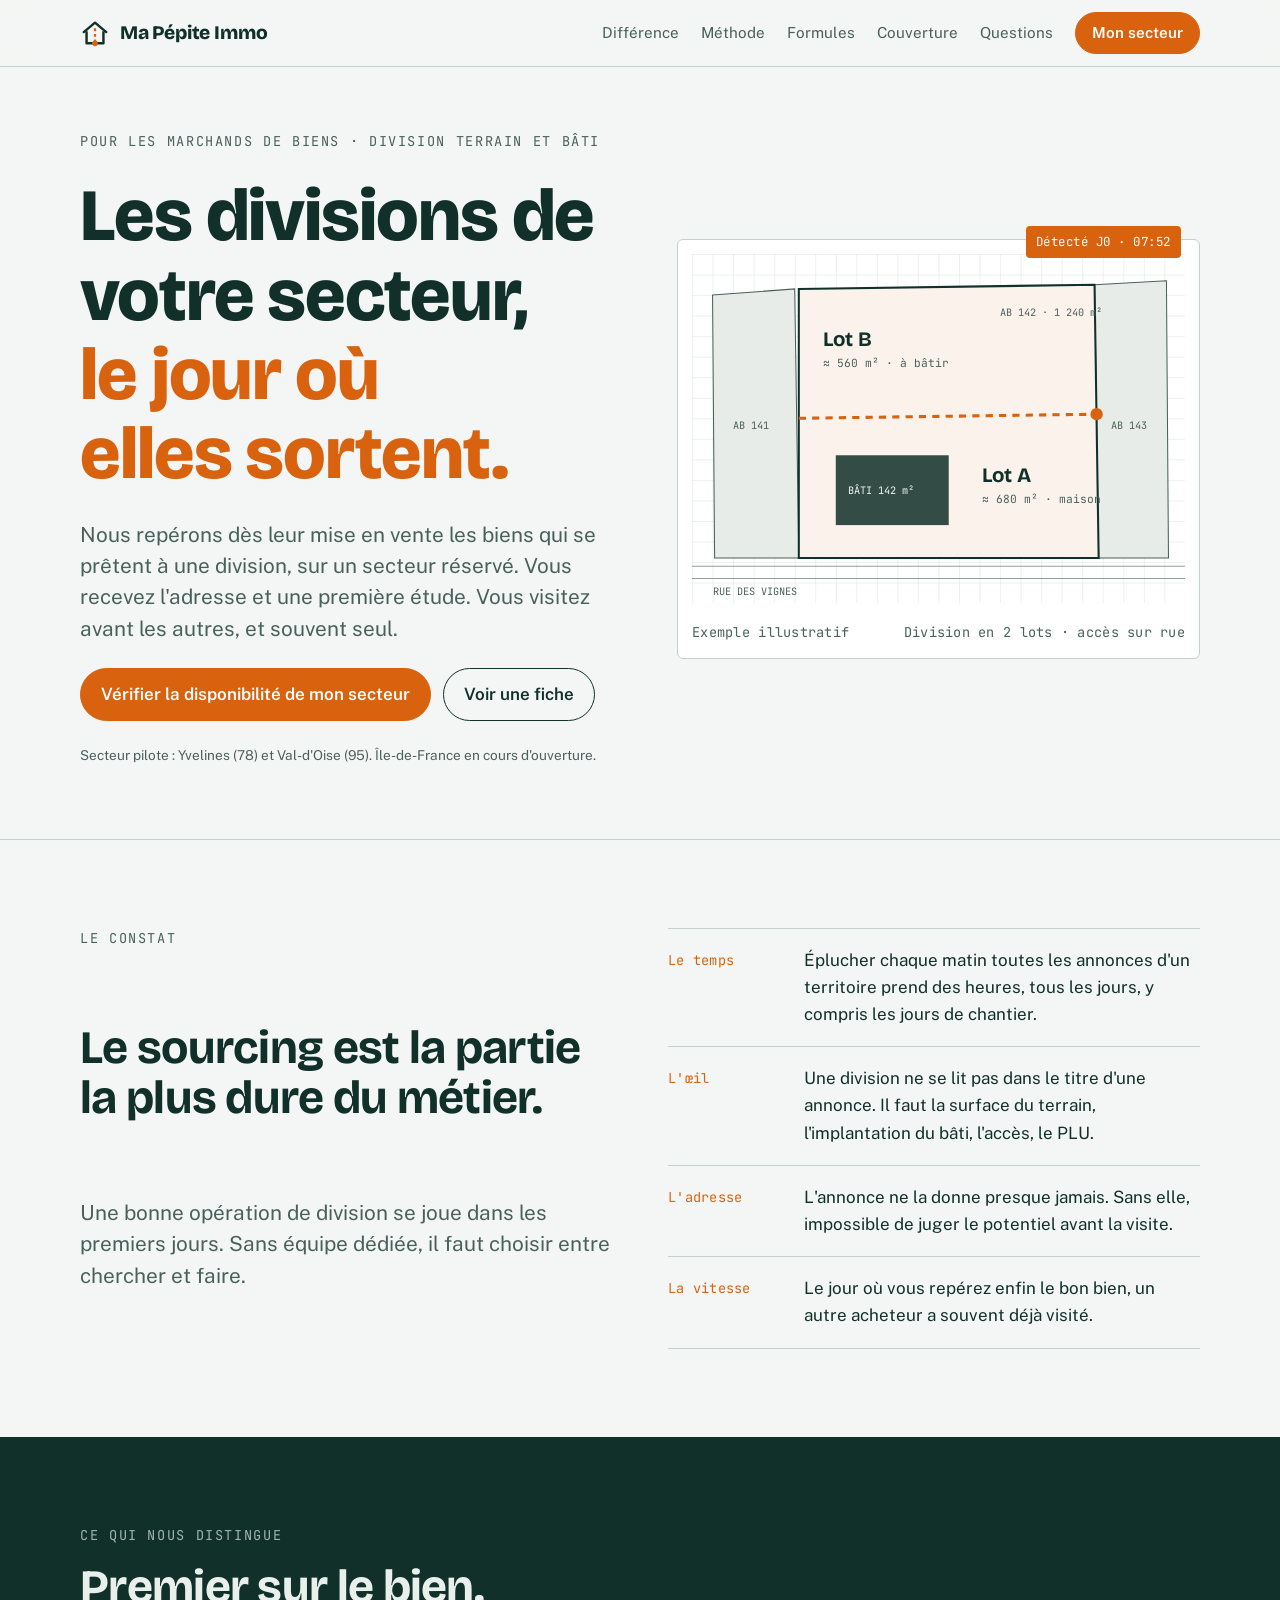
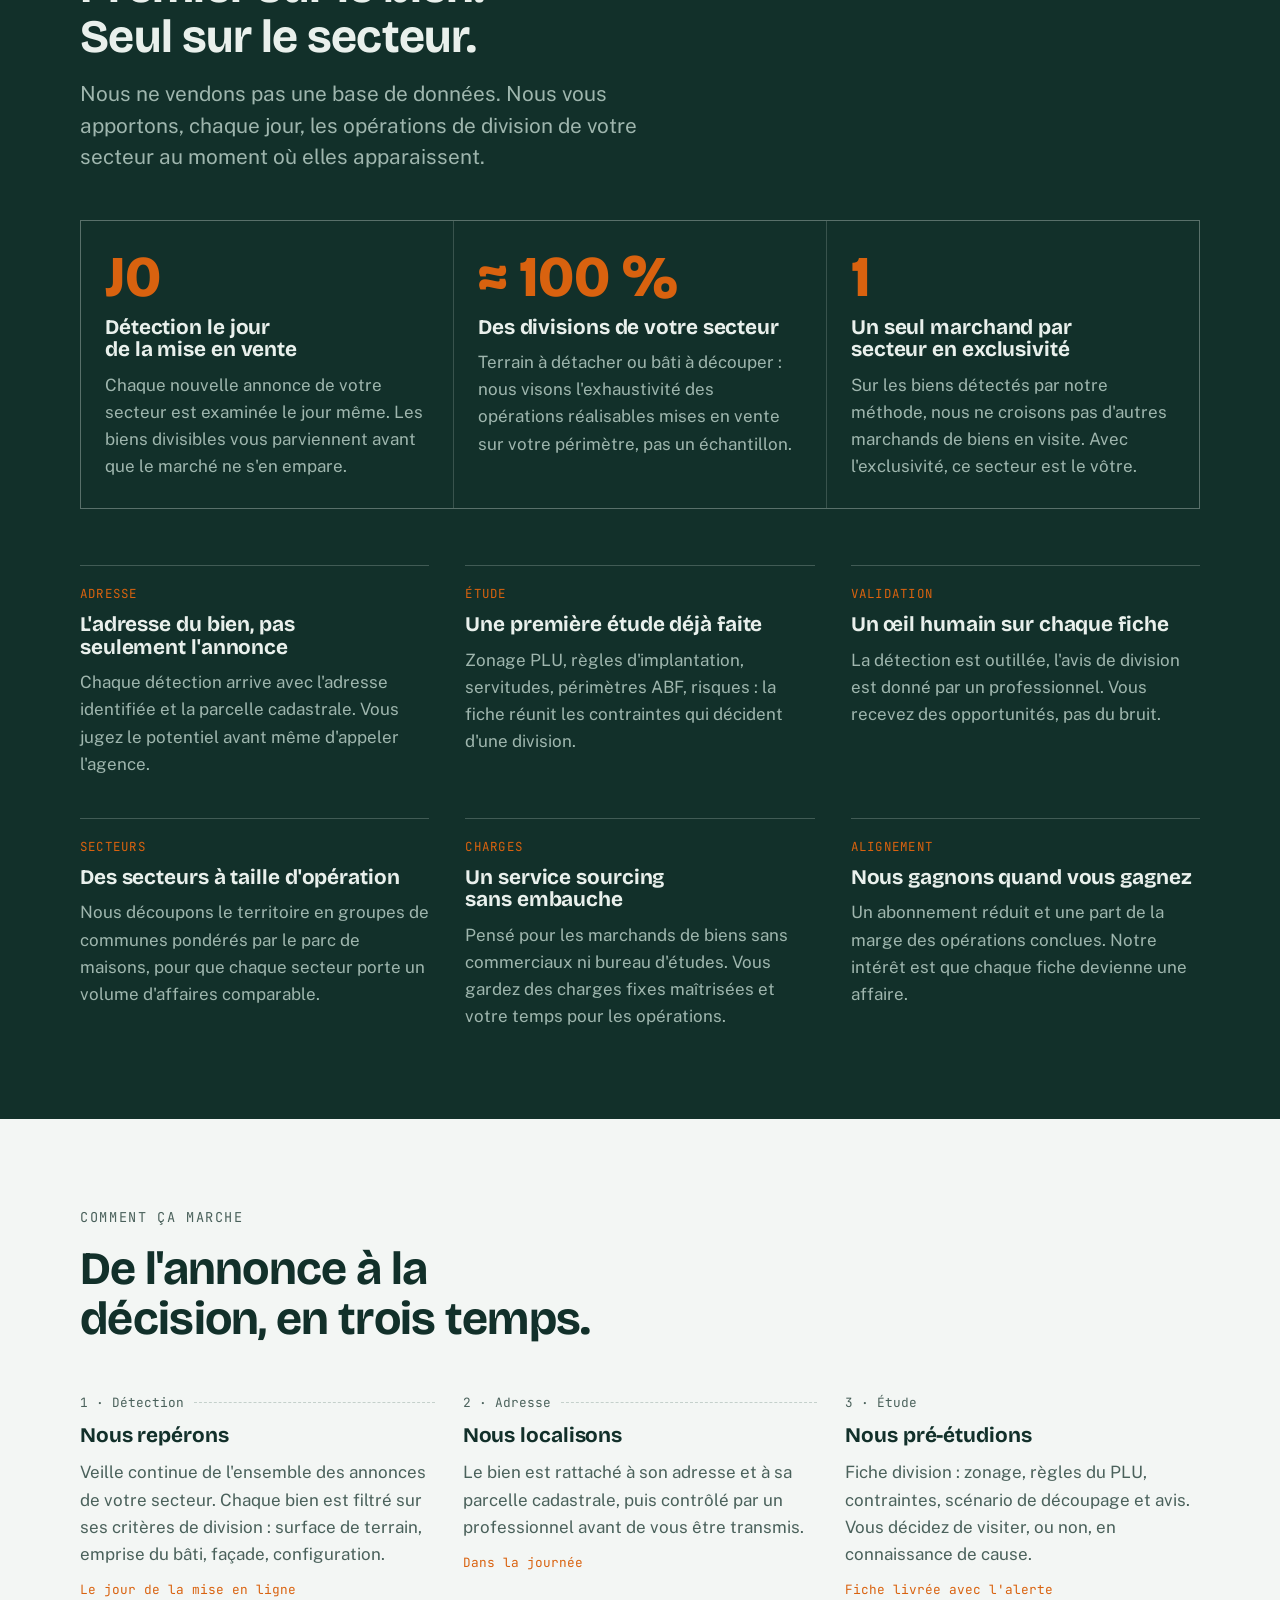
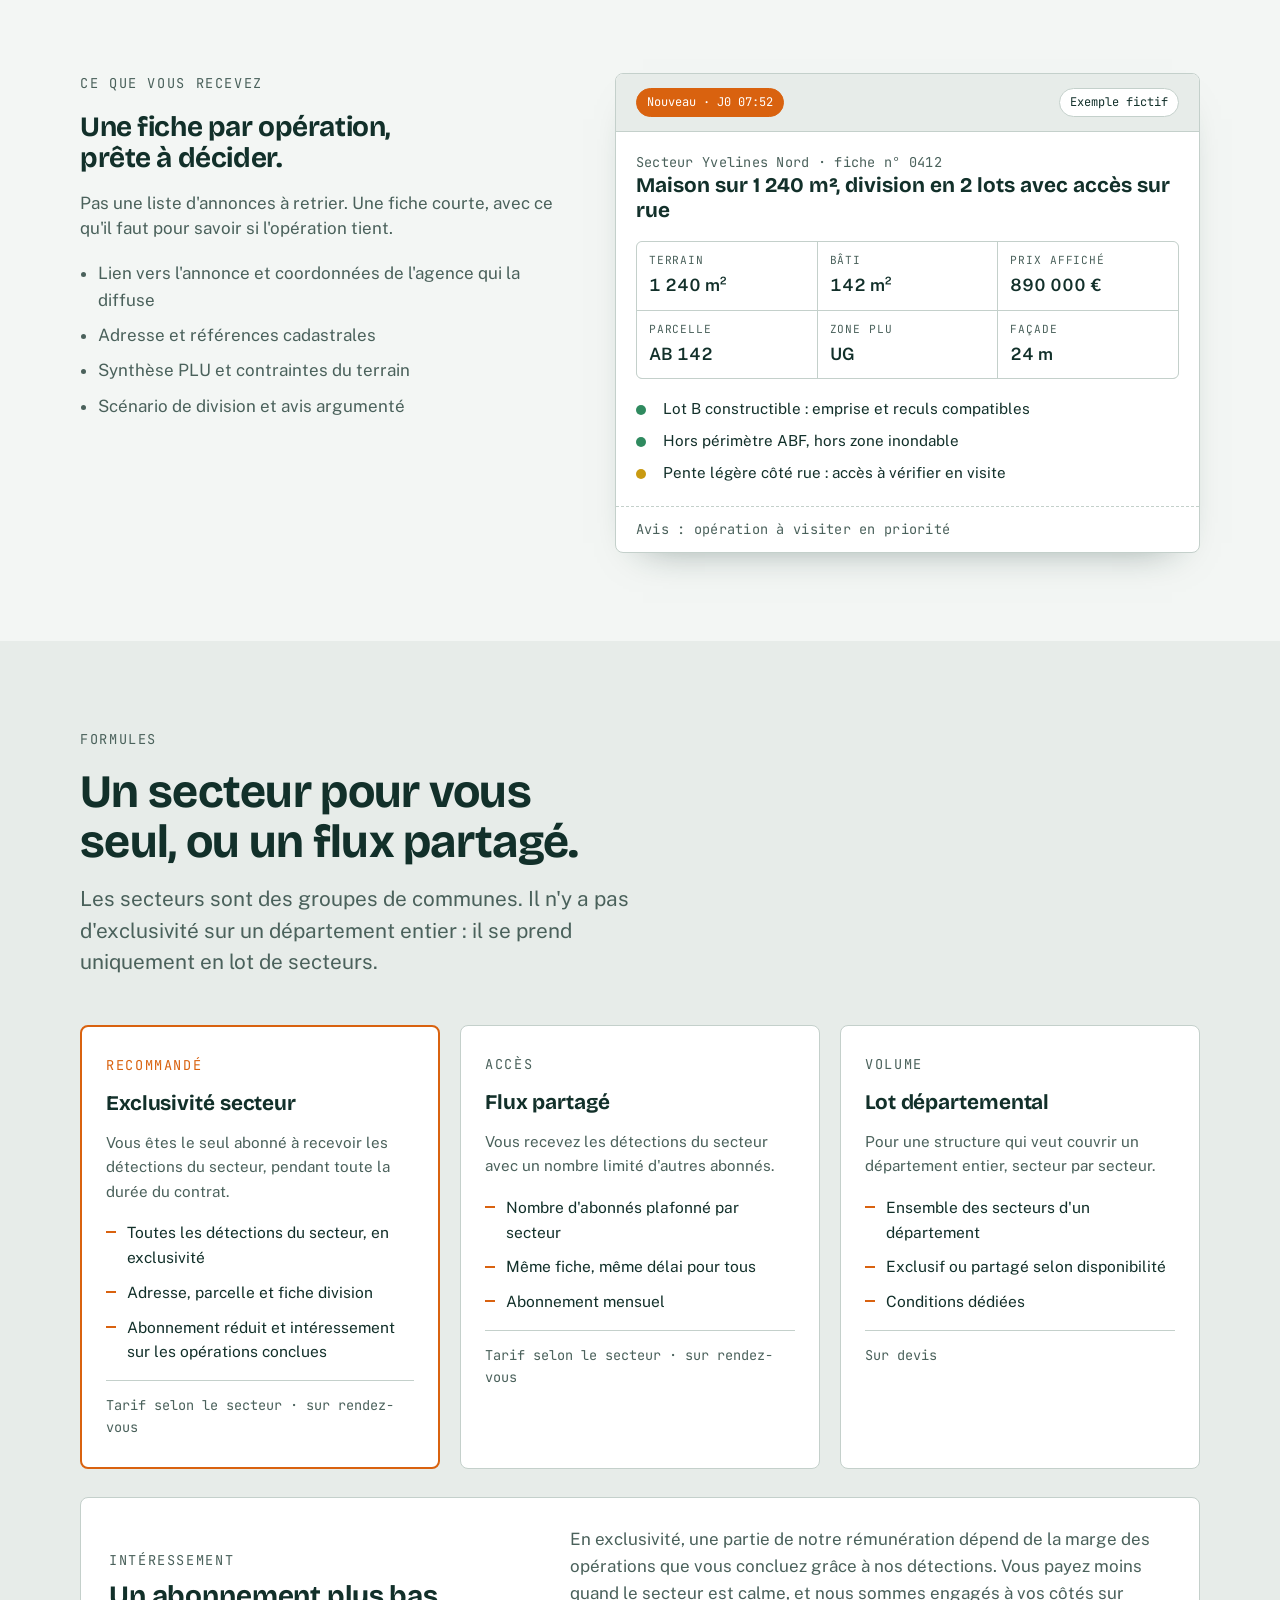
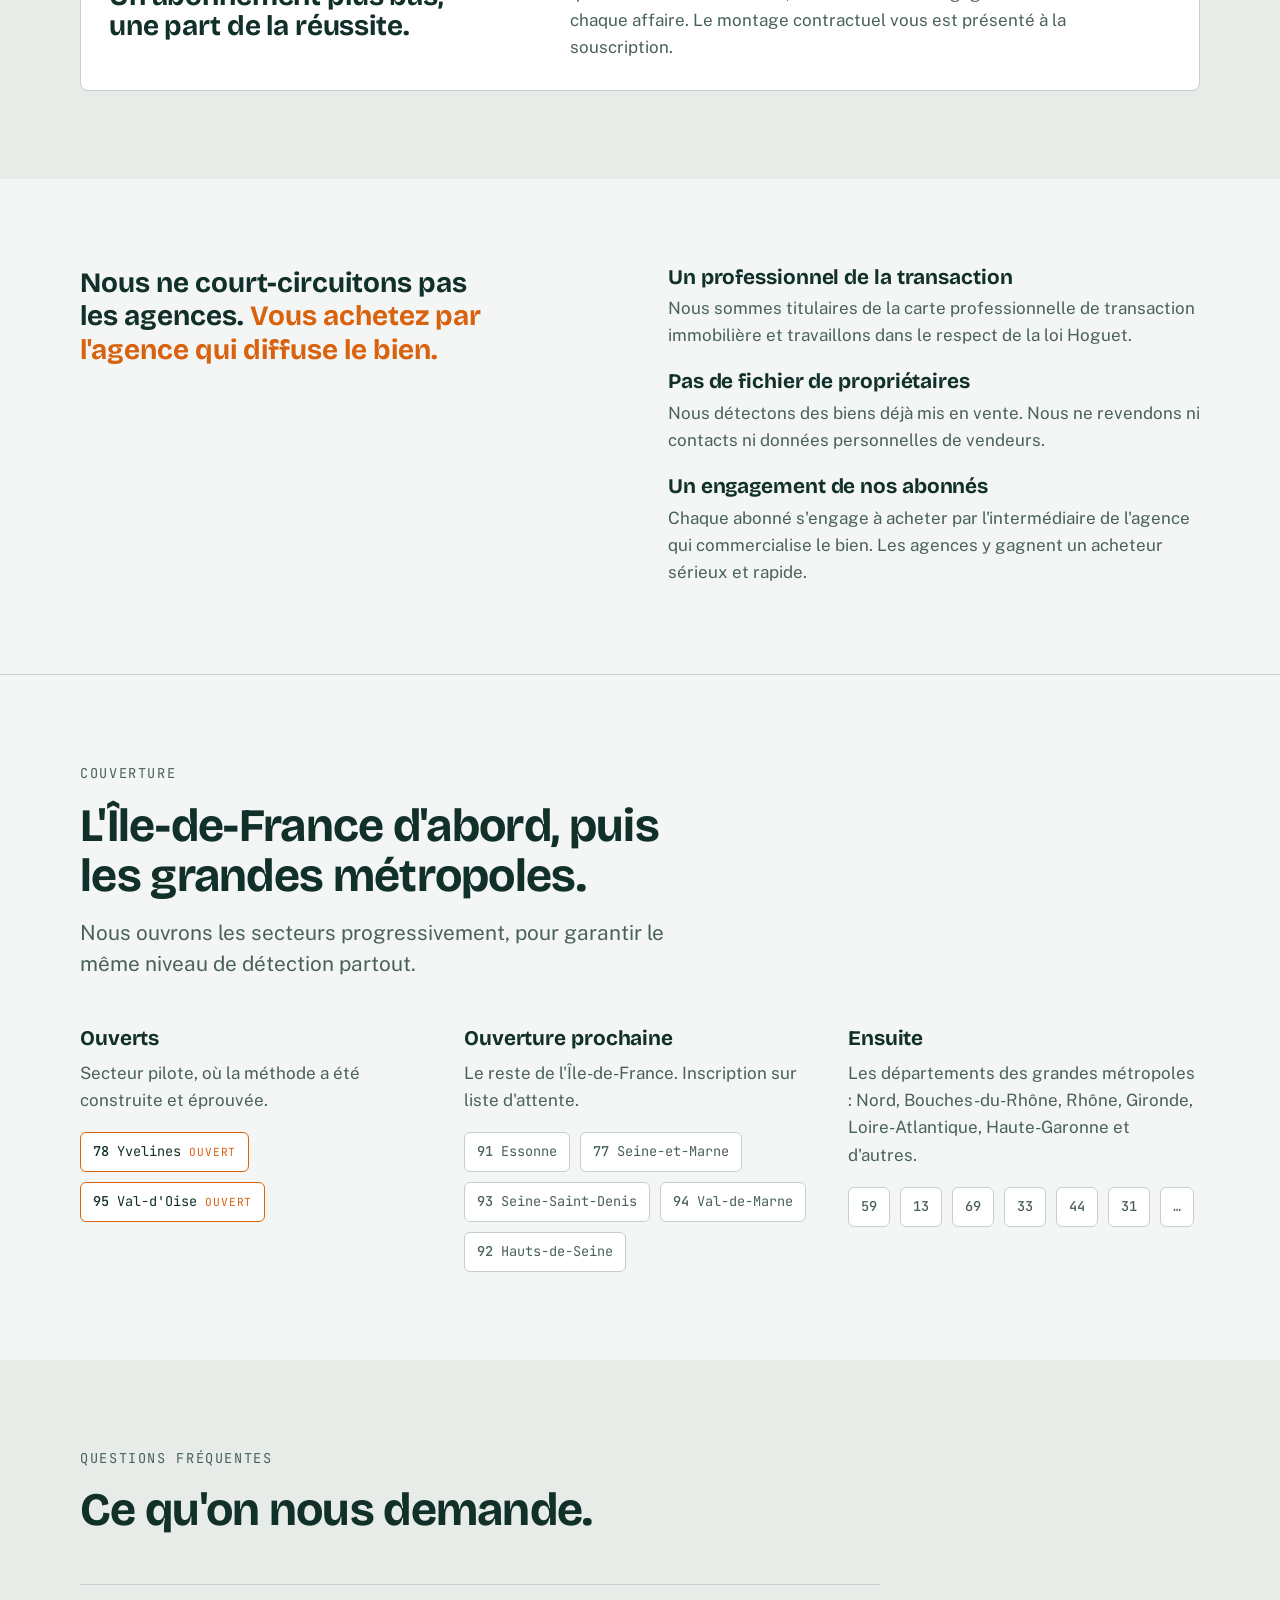
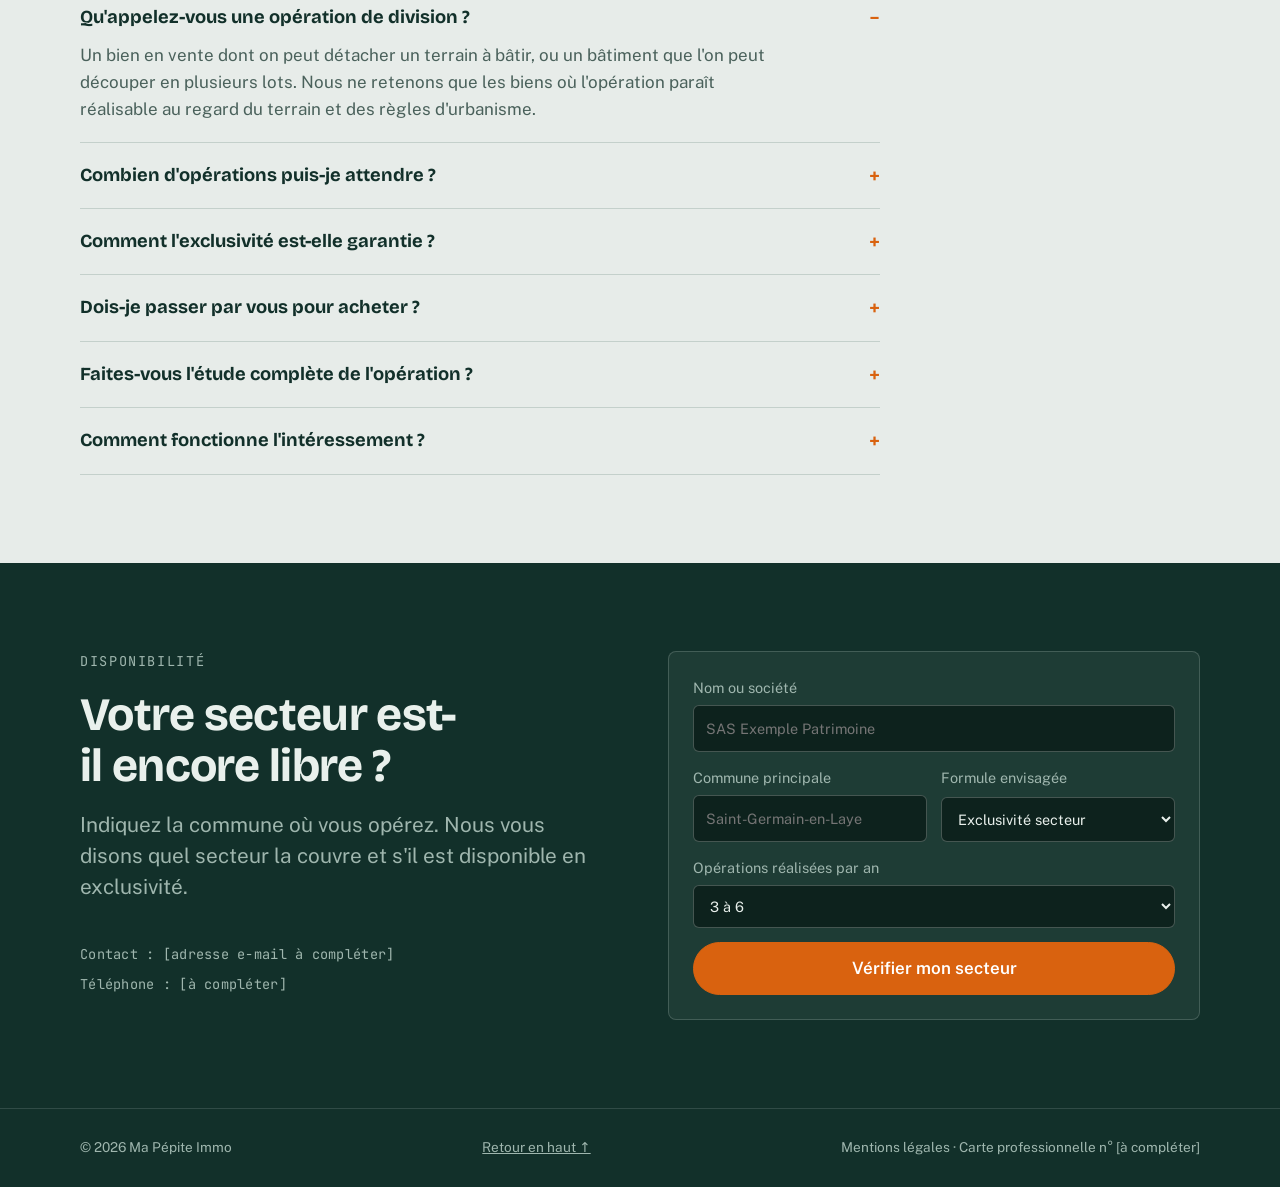
==== index.html @ 7e6553f8 "Maquette du site vitrine Ma Pépite Immo Co-Authored-By: Claude Opus 5.5 <noreply@anthropic.com> Clau" ====
<!doctype html>
<html lang="fr">
<head>
<meta charset="utf-8">
<meta name="robots" content="noindex, nofollow">
<meta name="viewport" content="width=device-width, initial-scale=1, viewport-fit=cover">
<style>body{margin:0}img{max-width:100%}[hidden]{display:none!important}</style>
<title>Ma Pépite Immo</title>
<meta name="claude:viewport-fit-sides" content="cover">
<link rel="preconnect" href="https://fonts.googleapis.com">
<link rel="preconnect" href="https://fonts.gstatic.com" crossorigin>
<link rel="stylesheet" href="https://fonts.googleapis.com/css2?family=Bricolage+Grotesque:opsz,wght@12..96,500;12..96,700;12..96,800&family=Public+Sans:ital,wght@0,400;0,500;0,600;1,400&family=JetBrains+Mono:wght@400;500&display=swap">
<style>
/* Layout : plan cadastral. Papier froid, encre vert d'ardoise, un seul trait d'arpenteur orange pour la division. Colonne éditoriale, sections en bandes pleine largeur. */
:root {
  --paper: #f3f6f4;
  --paper-2: #e7ece9;
  --ink: #12302a;
  --ink-soft: #4a615b;
  --line: #c4d0cb;
  --survey: #d9620f;
  --survey-ink: #ffffff;
  --band: #12302a;
  --band-fg: #e9f0ec;
  --band-soft: #9fb6ae;
  --card: #ffffff;
  --font-display: "Bricolage Grotesque", "Arial Narrow", system-ui, sans-serif;
  --font-body: "Public Sans", system-ui, -apple-system, "Segoe UI", sans-serif;
  --font-mono: "JetBrains Mono", ui-monospace, "SFMono-Regular", Menlo, monospace;
  --step--1: 0.85rem;
  --step-0: 1.0625rem;
  --step-1: 1.3rem;
  --step-2: 1.75rem;
  --step-3: clamp(2rem, 4.2vw, 2.9rem);
  --step-4: clamp(2.5rem, 6.4vw, 4.6rem);
  --wrap: 72rem;
}
@media (prefers-color-scheme: dark) {
  :root:not([data-theme="light"]) {
    --paper: #0e1916; --paper-2: #13221e; --ink: #e4ece8; --ink-soft: #9db0a9; --line: #2a3d37;
    --survey: #f0812f; --survey-ink: #1a0d03; --band: #08110f; --band-fg: #e4ece8; --band-soft: #8aa39a; --card: #15241f;
    color-scheme: dark;
  }
}
:root[data-theme="dark"] {
  --paper: #0e1916; --paper-2: #13221e; --ink: #e4ece8; --ink-soft: #9db0a9; --line: #2a3d37;
  --survey: #f0812f; --survey-ink: #1a0d03; --band: #08110f; --band-fg: #e4ece8; --band-soft: #8aa39a; --card: #15241f;
  color-scheme: dark;
}

* { box-sizing: border-box; }
body {
  background: var(--paper); color: var(--ink);
  font-family: var(--font-body); font-size: var(--step-0); line-height: 1.6;
  -webkit-font-smoothing: antialiased;
}
.wrap {
  max-width: var(--wrap); margin-inline: auto;
  padding-left: max(16px, env(safe-area-inset-left, 0px));
  padding-right: max(16px, env(safe-area-inset-right, 0px));
}
h1, h2, h3 { font-family: var(--font-display); line-height: 1.08; margin: 0; text-wrap: balance; letter-spacing: -0.015em; }
h1 { font-size: var(--step-4); font-weight: 800; }
h2 { font-size: var(--step-3); font-weight: 700; }
h3 { font-size: var(--step-1); font-weight: 700; letter-spacing: -0.005em; }
p { margin: 0; }
a { color: inherit; }
:focus-visible { outline: 3px solid var(--survey); outline-offset: 3px; border-radius: 4px; }
.mono { font-family: var(--font-mono); font-size: var(--step--1); letter-spacing: 0.02em; }
.eyebrow { font-family: var(--font-mono); font-size: var(--step--1); text-transform: uppercase; letter-spacing: 0.12em; color: var(--ink-soft); }
.lede { font-size: var(--step-1); line-height: 1.5; color: var(--ink-soft); max-width: 38rem; }

/* Header */
body::before { content: ""; position: fixed; inset: 0 0 auto; height: env(safe-area-inset-top, 0px); z-index: 10; background: var(--paper); }
.top { position: sticky; top: env(safe-area-inset-top, 0px); z-index: 5; background: color-mix(in srgb, var(--paper) 92%, transparent); backdrop-filter: blur(8px); border-bottom: 1px solid var(--line); }
.top .wrap { display: flex; align-items: center; justify-content: space-between; gap: 16px; padding-block: 12px; }
.logo { display: flex; align-items: center; gap: 10px; text-decoration: none; font-family: var(--font-display); font-weight: 800; font-size: 1.2rem; letter-spacing: -0.01em; }
.logo svg { width: 30px; height: 30px; flex: none; }
.nav { display: flex; gap: 22px; align-items: center; font-size: 0.95rem; }
.nav a { text-decoration: none; color: var(--ink-soft); }
.nav a:hover { color: var(--ink); }
.btn { display: inline-flex; align-items: center; gap: 8px; padding: 12px 20px; border-radius: 999px; font-weight: 600; text-decoration: none; border: 1.5px solid var(--ink); cursor: pointer; font: inherit; font-weight: 600; background: transparent; color: var(--ink); }
.btn-primary { background: var(--survey); border-color: var(--survey); color: var(--survey-ink); }
.btn-primary:hover { filter: brightness(1.06); }
.btn-ghost:hover { background: var(--paper-2); }
.nav .btn { padding: 8px 16px; color: var(--survey-ink); }
@media (max-width: 760px) { .top .wrap { flex-wrap: wrap; gap: 8px; } .nav { width: 100%; overflow-x: auto; gap: 18px; padding-bottom: 4px; -webkit-overflow-scrolling: touch; } .nav a { white-space: nowrap; } .nav .btn { margin-left: auto; } }
html { scroll-behavior: smooth; }
@media (prefers-reduced-motion: reduce) { html { scroll-behavior: auto; } }
[id] { scroll-margin-top: 96px; }
@media (max-width: 760px) { [id] { scroll-margin-top: 120px; } }

/* Hero */
.hero .wrap { display: grid; grid-template-columns: minmax(0, 1.05fr) minmax(0, 1fr); gap: 48px; align-items: center; padding-block: 64px 72px; }
.hero h1 em { font-style: normal; color: var(--survey); }
.hero-copy { display: grid; gap: 24px; min-width: 0; }
.hero-actions { display: flex; flex-wrap: wrap; gap: 12px; }
.hero-note { font-size: var(--step--1); color: var(--ink-soft); }
.plan { width: 100%; height: auto; max-width: 100%; }
.plan-frame { position: relative; border: 1px solid var(--line); background: var(--card); border-radius: 6px; padding: 14px; }
.plan-caption { display: flex; justify-content: space-between; gap: 12px; flex-wrap: wrap; margin-top: 10px; color: var(--ink-soft); }
.stamp { position: absolute; top: -14px; right: 18px; background: var(--survey); color: var(--survey-ink); font-family: var(--font-mono); font-size: 0.78rem; padding: 6px 10px; border-radius: 4px; letter-spacing: 0.04em; }
@media (max-width: 860px) { .hero .wrap { grid-template-columns: 1fr; padding-block: 40px 56px; } }

.cut { stroke-dasharray: 7 6; }
@media (prefers-reduced-motion: no-preference) {
  .cut { animation: draw 1.6s ease-out 0.4s both; }
  @keyframes draw { from { stroke-dashoffset: 260; } to { stroke-dashoffset: 0; } }
}

/* Sections */
section { padding-block: 88px; }
.section-head { display: grid; gap: 16px; margin-bottom: 48px; max-width: 46rem; }
.rule { border: 0; border-top: 1px solid var(--line); margin: 0; }

/* Constat */
.constat .wrap { display: grid; grid-template-columns: minmax(0, 1fr) minmax(0, 1fr); gap: 56px; }
.constat ul { list-style: none; margin: 0; padding: 0; display: grid; gap: 0; }
.constat li { display: grid; grid-template-columns: 7.5rem minmax(0, 1fr); gap: 16px; padding-block: 18px; border-top: 1px solid var(--line); }
.constat li:last-child { border-bottom: 1px solid var(--line); }
.constat li .mono { color: var(--survey); padding-top: 3px; }
@media (max-width: 860px) { .constat .wrap { grid-template-columns: 1fr; gap: 32px; } .constat li { grid-template-columns: 1fr; gap: 4px; } }

/* Différenciants */
.diff { background: var(--band); color: var(--band-fg); }
.diff .eyebrow, .diff .lede { color: var(--band-soft); }
.diff-lead { display: grid; grid-template-columns: minmax(0, 1fr) minmax(0, 1fr) minmax(0, 1fr); gap: 1px; background: color-mix(in srgb, var(--band-fg) 18%, transparent); border: 1px solid color-mix(in srgb, var(--band-fg) 18%, transparent); margin-bottom: 56px; }
.diff-lead > div { background: var(--band); padding: 28px 24px; display: grid; gap: 10px; align-content: start; }
.diff-lead .big { font-family: var(--font-display); font-weight: 800; font-size: clamp(2.6rem, 5vw, 3.6rem); line-height: 1; color: var(--survey); }
.diff-lead h3 { color: var(--band-fg); }
.diff-lead p { color: var(--band-soft); }
.diff-grid { display: grid; grid-template-columns: repeat(3, minmax(0, 1fr)); gap: 40px 36px; }
.diff-item { display: grid; gap: 10px; align-content: start; padding-top: 18px; border-top: 1px solid color-mix(in srgb, var(--band-fg) 22%, transparent); }
.diff-item p { color: var(--band-soft); }
.diff-item .tag { font-family: var(--font-mono); font-size: 0.78rem; letter-spacing: 0.1em; text-transform: uppercase; color: var(--survey); }
@media (max-width: 900px) { .diff-lead, .diff-grid { grid-template-columns: 1fr; } }

/* Comment ça marche */
.steps { display: grid; grid-template-columns: repeat(3, minmax(0, 1fr)); gap: 28px; counter-reset: step; }
.step { display: grid; gap: 12px; align-content: start; }
.step .n { font-family: var(--font-mono); font-size: 0.8rem; color: var(--ink-soft); display: flex; align-items: center; gap: 10px; }
.step .n::after { content: ""; flex: 1; border-top: 1.5px dashed var(--line); }
.step:last-child .n::after { border-top-color: transparent; }
.step p { color: var(--ink-soft); }
.step .when { font-family: var(--font-mono); font-size: 0.8rem; color: var(--survey); }
@media (max-width: 860px) { .steps { grid-template-columns: 1fr; } }

/* Fiche exemple */
.fiche-wrap { display: grid; grid-template-columns: minmax(0, 0.9fr) minmax(0, 1.1fr); gap: 56px; align-items: start; margin-top: 72px; }
.fiche-wrap .text { display: grid; gap: 18px; }
.fiche-wrap .text ul { margin: 0; padding-left: 1.1rem; display: grid; gap: 8px; color: var(--ink-soft); }
.fiche { background: var(--card); border: 1px solid var(--line); border-radius: 8px; overflow: hidden; box-shadow: 0 18px 40px -28px color-mix(in srgb, var(--ink) 55%, transparent); }
.fiche-head { display: flex; justify-content: space-between; align-items: center; gap: 12px; flex-wrap: wrap; padding: 14px 20px; border-bottom: 1px solid var(--line); background: var(--paper-2); }
.pill { display: inline-flex; align-items: center; gap: 6px; font-family: var(--font-mono); font-size: 0.75rem; padding: 4px 10px; border-radius: 999px; border: 1px solid var(--line); background: var(--card); white-space: nowrap; }
.pill.hot { background: var(--survey); border-color: var(--survey); color: var(--survey-ink); }
.fiche-body { padding: 20px; display: grid; gap: 18px; }
.fiche-title { font-family: var(--font-display); font-size: var(--step-1); font-weight: 700; line-height: 1.2; }
.kv { display: grid; grid-template-columns: repeat(3, minmax(0, 1fr)); gap: 1px; background: var(--line); border: 1px solid var(--line); border-radius: 6px; overflow: hidden; }
.kv div { background: var(--card); padding: 10px 12px; display: grid; gap: 2px; }
.kv dt { font-family: var(--font-mono); font-size: 0.7rem; text-transform: uppercase; letter-spacing: 0.08em; color: var(--ink-soft); }
.kv dd { margin: 0; font-weight: 600; font-variant-numeric: tabular-nums; }
.checks { list-style: none; padding: 0; margin: 0; display: grid; gap: 8px; font-size: 0.95rem; }
.checks li { display: grid; grid-template-columns: 1.2rem minmax(0, 1fr); gap: 8px; }
.checks li::before { content: ""; width: 10px; height: 10px; margin-top: 8px; border-radius: 50%; background: var(--ok, #2f8a5f); }
.checks li.warn::before { background: #c99a12; }
.fiche-foot { padding: 12px 20px; border-top: 1px dashed var(--line); color: var(--ink-soft); }
@media (max-width: 860px) { .fiche-wrap { grid-template-columns: 1fr; gap: 32px; } }
@media (max-width: 460px) { .kv { grid-template-columns: repeat(2, minmax(0, 1fr)); } }

/* Formules */
.formules { background: var(--paper-2); }
.plans { display: grid; grid-template-columns: repeat(3, minmax(0, 1fr)); gap: 20px; align-items: stretch; }
.plan-card { background: var(--card); border: 1px solid var(--line); border-radius: 8px; padding: 28px 24px; display: grid; gap: 16px; align-content: start; }
.plan-card.featured { border: 2px solid var(--survey); }
.plan-card .who { color: var(--ink-soft); font-size: 0.95rem; }
.plan-card ul { margin: 0; padding: 0; list-style: none; display: grid; gap: 10px; font-size: 0.97rem; }
.plan-card li { padding-left: 1.3rem; position: relative; }
.plan-card li::before { content: ""; position: absolute; left: 0; top: 0.72em; width: 10px; border-top: 2px dashed var(--survey); }
.plan-card .price { font-family: var(--font-mono); font-size: 0.85rem; color: var(--ink-soft); padding-top: 14px; border-top: 1px solid var(--line); }
.interest { margin-top: 28px; display: grid; grid-template-columns: minmax(0, 1fr) minmax(0, 1.4fr); gap: 32px; align-items: center; background: var(--card); border: 1px solid var(--line); border-radius: 8px; padding: 28px; }
.interest p { color: var(--ink-soft); }
@media (max-width: 900px) { .plans, .interest { grid-template-columns: 1fr; } }

/* Engagement */
.engage .wrap { display: grid; grid-template-columns: minmax(0, 1fr) minmax(0, 1fr); gap: 56px; align-items: start; }
.engage blockquote { margin: 0; font-family: var(--font-display); font-size: var(--step-2); font-weight: 700; line-height: 1.2; text-wrap: balance; }
.engage blockquote span { color: var(--survey); }
.engage .points { display: grid; gap: 22px; }
.engage .points div { display: grid; gap: 6px; }
.engage .points p { color: var(--ink-soft); }
@media (max-width: 860px) { .engage .wrap { grid-template-columns: 1fr; gap: 32px; } }

/* Couverture */
.depts { display: flex; flex-wrap: wrap; gap: 10px; margin-top: 8px; }
.dept { font-family: var(--font-mono); font-size: 0.85rem; padding: 8px 12px; border-radius: 6px; border: 1px solid var(--line); background: var(--card); display: inline-flex; gap: 8px; align-items: baseline; }
.dept b { font-weight: 500; }
.dept.open { border-color: var(--survey); }
.dept.open::after { content: "ouvert"; font-size: 0.7rem; color: var(--survey); text-transform: uppercase; letter-spacing: 0.08em; }
.dept.next { color: var(--ink-soft); }
.phases { display: grid; grid-template-columns: repeat(3, minmax(0, 1fr)); gap: 32px; }
.phase { display: grid; gap: 10px; align-content: start; }
.phase p { color: var(--ink-soft); }
@media (max-width: 860px) { .phases { grid-template-columns: 1fr; } }

/* FAQ */
.faq-list { display: grid; max-width: 50rem; }
.faq-list details { border-top: 1px solid var(--line); padding-block: 18px; }
.faq-list details:last-child { border-bottom: 1px solid var(--line); }
.faq-list summary { cursor: pointer; font-family: var(--font-display); font-weight: 700; font-size: 1.15rem; list-style: none; display: flex; justify-content: space-between; gap: 16px; }
.faq-list summary::-webkit-details-marker { display: none; }
.faq-list summary::after { content: "+"; font-family: var(--font-mono); color: var(--survey); }
.faq-list details[open] summary::after { content: "–"; }
.faq-list details p { margin-top: 10px; color: var(--ink-soft); max-width: 44rem; }

/* Contact */
.contact { background: var(--band); color: var(--band-fg); }
.contact .wrap { display: grid; grid-template-columns: minmax(0, 1fr) minmax(0, 1fr); gap: 56px; align-items: start; }
.contact .lede { color: var(--band-soft); }
.contact form { display: grid; gap: 14px; background: color-mix(in srgb, var(--band-fg) 6%, transparent); border: 1px solid color-mix(in srgb, var(--band-fg) 18%, transparent); padding: 24px; border-radius: 8px; }
.contact label { display: grid; gap: 6px; font-size: 0.9rem; color: var(--band-soft); }
.contact input, .contact select { font: inherit; color: var(--band-fg); background: color-mix(in srgb, var(--band) 70%, #000 30%); border: 1px solid color-mix(in srgb, var(--band-fg) 25%, transparent); border-radius: 6px; padding: 11px 12px; width: 100%; }
.contact .row { display: grid; grid-template-columns: minmax(0, 1fr) minmax(0, 1fr); gap: 14px; }
.contact .msg { font-family: var(--font-mono); font-size: 0.85rem; color: var(--survey); }
.contact .coords { display: grid; gap: 8px; margin-top: 24px; color: var(--band-soft); }
@media (max-width: 860px) { .contact .wrap, .contact .row { grid-template-columns: 1fr; } }

footer { background: var(--band); color: var(--band-soft); border-top: 1px solid color-mix(in srgb, var(--band-fg) 14%, transparent); }
footer .wrap { padding-block: 28px; display: flex; flex-wrap: wrap; justify-content: space-between; gap: 12px; font-size: 0.85rem; }
</style>
</head>
<body>


<header class="top">
  <div class="wrap">
    <a class="logo" href="#top" aria-label="Accueil">
      <svg viewBox="0 0 32 32" aria-hidden="true">
        <path d="M4 15 L16 5 L28 15" fill="none" stroke="currentColor" stroke-width="2.6" stroke-linejoin="round" stroke-linecap="round"/>
        <path d="M7 14 V27 H25 V14" fill="none" stroke="currentColor" stroke-width="2.6" stroke-linejoin="round"/>
        <path style="stroke:var(--survey)" d="M16 11 V27" stroke-width="2.4" stroke-dasharray="3 3"/>
        <circle style="fill:var(--survey)" cx="16" cy="27" r="3"/>
      </svg>
      <span data-brand>Ma Pépite Immo</span>
    </a>
    <nav class="nav" aria-label="Sections">
      <a href="#difference">Différence</a>
      <a href="#methode">Méthode</a>
      <a href="#formules">Formules</a>
      <a href="#couverture">Couverture</a>
      <a href="#faq">Questions</a>
      <a class="btn btn-primary" href="#contact">Mon secteur</a>
    </nav>
  </div>
</header>

<main id="top">
  <!-- HERO -->
  <section class="hero" style="padding-block:0">
    <div class="wrap">
      <div class="hero-copy">
        <span class="eyebrow">Pour les marchands de biens · Division terrain et bâti</span>
        <h1>Les divisions de votre secteur, <em>le jour où elles sortent.</em></h1>
        <p class="lede">Nous repérons dès leur mise en vente les biens qui se prêtent à une division, sur un secteur réservé. Vous recevez l'adresse et une première étude. Vous visitez avant les autres, et souvent seul.</p>
        <div class="hero-actions">
          <a class="btn btn-primary" href="#contact">Vérifier la disponibilité de mon secteur</a>
          <a class="btn btn-ghost" href="#methode">Voir une fiche</a>
        </div>
        <p class="hero-note">Secteur pilote : Yvelines (78) et Val-d'Oise (95). Île-de-France en cours d'ouverture.</p>
      </div>

      <figure class="plan-frame" style="margin:0">
        <span class="stamp">Détecté J0 · 07:52</span>
        <svg class="plan" viewBox="0 0 480 340" role="img" aria-label="Plan de parcelle avec une ligne de division en deux lots">
          <defs>
            <pattern id="grid" width="20" height="20" patternUnits="userSpaceOnUse">
              <path style="stroke:var(--line)" d="M20 0 H0 V20" fill="none" stroke-width="0.6"/>
            </pattern>
          </defs>
          <rect x="0" y="0" width="480" height="340" fill="url(#grid)"/>
          <!-- voies -->
          <path style="stroke:var(--ink-soft)" d="M0 304 H480" stroke-width="1" opacity="0.6"/>
          <path style="stroke:var(--ink-soft)" d="M0 316 H480" stroke-width="1" opacity="0.6"/>
          <text style="fill:var(--ink-soft)" x="20" y="332" font-family="JetBrains Mono, monospace" font-size="10">RUE DES VIGNES</text>
          <!-- parcelles voisines -->
          <path style="fill:var(--paper-2);stroke:var(--ink-soft)" d="M20 40 L100 34 L104 296 L22 296 Z" stroke-width="1"/>
          <path style="fill:var(--paper-2);stroke:var(--ink-soft)" d="M392 30 L462 26 L464 296 L396 296 Z" stroke-width="1"/>
          <text style="fill:var(--ink-soft)" x="40" y="170" font-family="JetBrains Mono, monospace" font-size="10">AB 141</text>
          <text style="fill:var(--ink-soft)" x="408" y="170" font-family="JetBrains Mono, monospace" font-size="10">AB 143</text>
          <!-- parcelle cible -->
          <path style="fill:color-mix(in srgb, var(--survey) 8%, var(--card));stroke:var(--ink)" d="M104 34 L392 30 L396 296 L104 296 Z" stroke-width="2"/>
          <!-- maison existante -->
          <rect style="fill:var(--ink)" x="140" y="196" width="110" height="68" opacity="0.85"/>
          <text style="fill:var(--paper)" x="152" y="234" font-family="JetBrains Mono, monospace" font-size="10">BÂTI 142 m²</text>
          <!-- ligne de division -->
          <path style="stroke:var(--survey)" class="cut" d="M104 160 L394 156" stroke-width="3" fill="none"/>
          <circle style="fill:var(--survey)" cx="394" cy="156" r="6"/>
          <!-- lots -->
          <text style="fill:var(--ink)" x="128" y="90" font-family="Bricolage Grotesque, sans-serif" font-weight="700" font-size="20">Lot B</text>
          <text style="fill:var(--ink-soft)" x="128" y="110" font-family="JetBrains Mono, monospace" font-size="11">≈ 560 m² · à bâtir</text>
          <text style="fill:var(--ink)" x="282" y="222" font-family="Bricolage Grotesque, sans-serif" font-weight="700" font-size="20">Lot A</text>
          <text style="fill:var(--ink-soft)" x="282" y="242" font-family="JetBrains Mono, monospace" font-size="11">≈ 680 m² · maison</text>
          <text style="fill:var(--ink-soft)" x="300" y="60" font-family="JetBrains Mono, monospace" font-size="10">AB 142 · 1 240 m²</text>
        </svg>
        <figcaption class="plan-caption mono"><span>Exemple illustratif</span><span>Division en 2 lots · accès sur rue</span></figcaption>
      </figure>
    </div>
  </section>

  <hr class="rule">

  <!-- CONSTAT -->
  <section class="constat">
    <div class="wrap">
      <div class="section-head" style="margin:0">
        <span class="eyebrow">Le constat</span>
        <h2>Le sourcing est la partie la plus dure du métier.</h2>
        <p class="lede">Une bonne opération de division se joue dans les premiers jours. Sans équipe dédiée, il faut choisir entre chercher et faire.</p>
      </div>
      <ul>
        <li><span class="mono">Le temps</span><p>Éplucher chaque matin toutes les annonces d'un territoire prend des heures, tous les jours, y compris les jours de chantier.</p></li>
        <li><span class="mono">L'œil</span><p>Une division ne se lit pas dans le titre d'une annonce. Il faut la surface du terrain, l'implantation du bâti, l'accès, le PLU.</p></li>
        <li><span class="mono">L'adresse</span><p>L'annonce ne la donne presque jamais. Sans elle, impossible de juger le potentiel avant la visite.</p></li>
        <li><span class="mono">La vitesse</span><p>Le jour où vous repérez enfin le bon bien, un autre acheteur a souvent déjà visité.</p></li>
      </ul>
    </div>
  </section>

  <!-- DIFFÉRENCIANTS -->
  <section class="diff" id="difference">
    <div class="wrap">
      <div class="section-head">
        <span class="eyebrow">Ce qui nous distingue</span>
        <h2>Premier sur le bien. Seul sur le secteur.</h2>
        <p class="lede">Nous ne vendons pas une base de données. Nous vous apportons, chaque jour, les opérations de division de votre secteur au moment où elles apparaissent.</p>
      </div>

      <div class="diff-lead">
        <div>
          <span class="big">J0</span>
          <h3>Détection le jour de la mise en vente</h3>
          <p>Chaque nouvelle annonce de votre secteur est examinée le jour même. Les biens divisibles vous parviennent avant que le marché ne s'en empare.</p>
        </div>
        <div>
          <span class="big">≈ 100 %</span>
          <h3>Des divisions de votre secteur</h3>
          <p>Terrain à détacher ou bâti à découper : nous visons l'exhaustivité des opérations réalisables mises en vente sur votre périmètre, pas un échantillon.</p>
        </div>
        <div>
          <span class="big">1</span>
          <h3>Un seul marchand par secteur en exclusivité</h3>
          <p>Sur les biens détectés par notre méthode, nous ne croisons pas d'autres marchands de biens en visite. Avec l'exclusivité, ce secteur est le vôtre.</p>
        </div>
      </div>

      <div class="diff-grid">
        <div class="diff-item">
          <span class="tag">Adresse</span>
          <h3>L'adresse du bien, pas seulement l'annonce</h3>
          <p>Chaque détection arrive avec l'adresse identifiée et la parcelle cadastrale. Vous jugez le potentiel avant même d'appeler l'agence.</p>
        </div>
        <div class="diff-item">
          <span class="tag">Étude</span>
          <h3>Une première étude déjà faite</h3>
          <p>Zonage PLU, règles d'implantation, servitudes, périmètres ABF, risques : la fiche réunit les contraintes qui décident d'une division.</p>
        </div>
        <div class="diff-item">
          <span class="tag">Validation</span>
          <h3>Un œil humain sur chaque fiche</h3>
          <p>La détection est outillée, l'avis de division est donné par un professionnel. Vous recevez des opportunités, pas du bruit.</p>
        </div>
        <div class="diff-item">
          <span class="tag">Secteurs</span>
          <h3>Des secteurs à taille d'opération</h3>
          <p>Nous découpons le territoire en groupes de communes pondérés par le parc de maisons, pour que chaque secteur porte un volume d'affaires comparable.</p>
        </div>
        <div class="diff-item">
          <span class="tag">Charges</span>
          <h3>Un service sourcing sans embauche</h3>
          <p>Pensé pour les marchands de biens sans commerciaux ni bureau d'études. Vous gardez des charges fixes maîtrisées et votre temps pour les opérations.</p>
        </div>
        <div class="diff-item">
          <span class="tag">Alignement</span>
          <h3>Nous gagnons quand vous gagnez</h3>
          <p>Un abonnement réduit et une part de la marge des opérations conclues. Notre intérêt est que chaque fiche devienne une affaire.</p>
        </div>
      </div>
    </div>
  </section>

  <!-- MÉTHODE -->
  <section id="methode">
    <div class="wrap">
      <div class="section-head">
        <span class="eyebrow">Comment ça marche</span>
        <h2>De l'annonce à la décision, en trois temps.</h2>
      </div>
      <div class="steps">
        <div class="step">
          <span class="n">1 · Détection</span>
          <h3>Nous repérons</h3>
          <p>Veille continue de l'ensemble des annonces de votre secteur. Chaque bien est filtré sur ses critères de division : surface de terrain, emprise du bâti, façade, configuration.</p>
          <span class="when">Le jour de la mise en ligne</span>
        </div>
        <div class="step">
          <span class="n">2 · Adresse</span>
          <h3>Nous localisons</h3>
          <p>Le bien est rattaché à son adresse et à sa parcelle cadastrale, puis contrôlé par un professionnel avant de vous être transmis.</p>
          <span class="when">Dans la journée</span>
        </div>
        <div class="step">
          <span class="n">3 · Étude</span>
          <h3>Nous pré-étudions</h3>
          <p>Fiche division : zonage, règles du PLU, contraintes, scénario de découpage et avis. Vous décidez de visiter, ou non, en connaissance de cause.</p>
          <span class="when">Fiche livrée avec l'alerte</span>
        </div>
      </div>

      <div class="fiche-wrap">
        <div class="text">
          <span class="eyebrow">Ce que vous recevez</span>
          <h2 style="font-size:var(--step-2)">Une fiche par opération, prête à décider.</h2>
          <p class="lede" style="font-size:var(--step-0)">Pas une liste d'annonces à retrier. Une fiche courte, avec ce qu'il faut pour savoir si l'opération tient.</p>
          <ul>
            <li>Lien vers l'annonce et coordonnées de l'agence qui la diffuse</li>
            <li>Adresse et références cadastrales</li>
            <li>Synthèse PLU et contraintes du terrain</li>
            <li>Scénario de division et avis argumenté</li>
          </ul>
        </div>

        <article class="fiche" aria-label="Exemple de fiche de détection">
          <div class="fiche-head">
            <span class="pill hot">Nouveau · J0 07:52</span>
            <span class="pill">Exemple fictif</span>
          </div>
          <div class="fiche-body">
            <div>
              <div class="mono" style="color:var(--ink-soft)">Secteur Yvelines Nord · fiche n° 0412</div>
              <div class="fiche-title">Maison sur 1 240 m², division en 2 lots avec accès sur rue</div>
            </div>
            <dl class="kv" style="margin:0">
              <div><dt>Terrain</dt><dd>1 240 m²</dd></div>
              <div><dt>Bâti</dt><dd>142 m²</dd></div>
              <div><dt>Prix affiché</dt><dd>890 000 €</dd></div>
              <div><dt>Parcelle</dt><dd>AB 142</dd></div>
              <div><dt>Zone PLU</dt><dd>UG</dd></div>
              <div><dt>Façade</dt><dd>24 m</dd></div>
            </dl>
            <ul class="checks">
              <li>Lot B constructible : emprise et reculs compatibles</li>
              <li>Hors périmètre ABF, hors zone inondable</li>
              <li class="warn">Pente légère côté rue : accès à vérifier en visite</li>
            </ul>
          </div>
          <div class="fiche-foot mono">Avis : opération à visiter en priorité</div>
        </article>
      </div>
    </div>
  </section>

  <!-- FORMULES -->
  <section class="formules" id="formules">
    <div class="wrap">
      <div class="section-head">
        <span class="eyebrow">Formules</span>
        <h2>Un secteur pour vous seul, ou un flux partagé.</h2>
        <p class="lede">Les secteurs sont des groupes de communes. Il n'y a pas d'exclusivité sur un département entier : il se prend uniquement en lot de secteurs.</p>
      </div>

      <div class="plans">
        <div class="plan-card featured">
          <span class="eyebrow" style="color:var(--survey)">Recommandé</span>
          <h3>Exclusivité secteur</h3>
          <p class="who">Vous êtes le seul abonné à recevoir les détections du secteur, pendant toute la durée du contrat.</p>
          <ul>
            <li>Toutes les détections du secteur, en exclusivité</li>
            <li>Adresse, parcelle et fiche division</li>
            <li>Abonnement réduit et intéressement sur les opérations conclues</li>
          </ul>
          <p class="price">Tarif selon le secteur · sur rendez-vous</p>
        </div>
        <div class="plan-card">
          <span class="eyebrow">Accès</span>
          <h3>Flux partagé</h3>
          <p class="who">Vous recevez les détections du secteur avec un nombre limité d'autres abonnés.</p>
          <ul>
            <li>Nombre d'abonnés plafonné par secteur</li>
            <li>Même fiche, même délai pour tous</li>
            <li>Abonnement mensuel</li>
          </ul>
          <p class="price">Tarif selon le secteur · sur rendez-vous</p>
        </div>
        <div class="plan-card">
          <span class="eyebrow">Volume</span>
          <h3>Lot départemental</h3>
          <p class="who">Pour une structure qui veut couvrir un département entier, secteur par secteur.</p>
          <ul>
            <li>Ensemble des secteurs d'un département</li>
            <li>Exclusif ou partagé selon disponibilité</li>
            <li>Conditions dédiées</li>
          </ul>
          <p class="price">Sur devis</p>
        </div>
      </div>

      <div class="interest">
        <div>
          <span class="eyebrow">Intéressement</span>
          <h3 style="font-size:var(--step-2);margin-top:8px">Un abonnement plus bas, une part de la réussite.</h3>
        </div>
        <p>En exclusivité, une partie de notre rémunération dépend de la marge des opérations que vous concluez grâce à nos détections. Vous payez moins quand le secteur est calme, et nous sommes engagés à vos côtés sur chaque affaire. Le montage contractuel vous est présenté à la souscription.</p>
      </div>
    </div>
  </section>

  <!-- ENGAGEMENT AGENCES -->
  <section class="engage">
    <div class="wrap">
      <blockquote>Nous ne court-circuitons pas les agences. <span>Vous achetez par l'agence qui diffuse le bien.</span></blockquote>
      <div class="points">
        <div>
          <h3>Un professionnel de la transaction</h3>
          <p>Nous sommes titulaires de la carte professionnelle de transaction immobilière et travaillons dans le respect de la loi Hoguet.</p>
        </div>
        <div>
          <h3>Pas de fichier de propriétaires</h3>
          <p>Nous détectons des biens déjà mis en vente. Nous ne revendons ni contacts ni données personnelles de vendeurs.</p>
        </div>
        <div>
          <h3>Un engagement de nos abonnés</h3>
          <p>Chaque abonné s'engage à acheter par l'intermédiaire de l'agence qui commercialise le bien. Les agences y gagnent un acheteur sérieux et rapide.</p>
        </div>
      </div>
    </div>
  </section>

  <hr class="rule">

  <!-- COUVERTURE -->
  <section id="couverture">
    <div class="wrap">
      <div class="section-head">
        <span class="eyebrow">Couverture</span>
        <h2>L'Île-de-France d'abord, puis les grandes métropoles.</h2>
        <p class="lede">Nous ouvrons les secteurs progressivement, pour garantir le même niveau de détection partout.</p>
      </div>
      <div class="phases">
        <div class="phase">
          <h3>Ouverts</h3>
          <p>Secteur pilote, où la méthode a été construite et éprouvée.</p>
          <div class="depts">
            <span class="dept open"><b>78</b> Yvelines</span>
            <span class="dept open"><b>95</b> Val-d'Oise</span>
          </div>
        </div>
        <div class="phase">
          <h3>Ouverture prochaine</h3>
          <p>Le reste de l'Île-de-France. Inscription sur liste d'attente.</p>
          <div class="depts">
            <span class="dept next"><b>91</b> Essonne</span>
            <span class="dept next"><b>77</b> Seine-et-Marne</span>
            <span class="dept next"><b>93</b> Seine-Saint-Denis</span>
            <span class="dept next"><b>94</b> Val-de-Marne</span>
            <span class="dept next"><b>92</b> Hauts-de-Seine</span>
          </div>
        </div>
        <div class="phase">
          <h3>Ensuite</h3>
          <p>Les départements des grandes métropoles : Nord, Bouches-du-Rhône, Rhône, Gironde, Loire-Atlantique, Haute-Garonne et d'autres.</p>
          <div class="depts">
            <span class="dept next"><b>59</b></span><span class="dept next"><b>13</b></span><span class="dept next"><b>69</b></span><span class="dept next"><b>33</b></span><span class="dept next"><b>44</b></span><span class="dept next"><b>31</b></span><span class="dept next"><b>…</b></span>
          </div>
        </div>
      </div>
    </div>
  </section>

  <!-- FAQ -->
  <section id="faq" style="background:var(--paper-2)">
    <div class="wrap">
      <div class="section-head">
        <span class="eyebrow">Questions fréquentes</span>
        <h2>Ce qu'on nous demande.</h2>
      </div>
      <div class="faq-list">
        <details open>
          <summary>Qu'appelez-vous une opération de division ?</summary>
          <p>Un bien en vente dont on peut détacher un terrain à bâtir, ou un bâtiment que l'on peut découper en plusieurs lots. Nous ne retenons que les biens où l'opération paraît réalisable au regard du terrain et des règles d'urbanisme.</p>
        </details>
        <details>
          <summary>Combien d'opérations puis-je attendre ?</summary>
          <p>Cela dépend du secteur. Le volume est estimé avant la signature à partir du parc de maisons et de l'historique observé. Les secteurs sont découpés pour porter un volume d'affaires comparable.</p>
        </details>
        <details>
          <summary>Comment l'exclusivité est-elle garantie ?</summary>
          <p>Un secteur en exclusivité n'est attribué qu'à un seul abonné pour la durée du contrat. Les détections de ce secteur ne sont transmises à personne d'autre.</p>
        </details>
        <details>
          <summary>Dois-je passer par vous pour acheter ?</summary>
          <p>Non. Vous achetez par l'agence qui diffuse le bien, aux conditions de l'agence. Nous ne prenons pas de commission sur la transaction.</p>
        </details>
        <details>
          <summary>Faites-vous l'étude complète de l'opération ?</summary>
          <p>Nous livrons une pré-étude : contraintes d'urbanisme, scénario de division et avis. Le chiffrage définitif, le géomètre et le montage restent de votre ressort, avec vos partenaires.</p>
        </details>
        <details>
          <summary>Comment fonctionne l'intéressement ?</summary>
          <p>En exclusivité, une part de notre rémunération est liée à la marge des opérations conclues sur nos détections, en contrepartie d'un abonnement réduit. Les modalités exactes sont fixées au contrat.</p>
        </details>
      </div>
    </div>
  </section>

  <!-- CONTACT -->
  <section class="contact" id="contact">
    <div class="wrap">
      <div style="display:grid;gap:18px">
        <span class="eyebrow" style="color:var(--band-soft)">Disponibilité</span>
        <h2>Votre secteur est-il encore libre ?</h2>
        <p class="lede">Indiquez la commune où vous opérez. Nous vous disons quel secteur la couvre et s'il est disponible en exclusivité.</p>
        <div class="coords mono">
          <span>Contact : [adresse e-mail à compléter]</span>
          <span>Téléphone : [à compléter]</span>
        </div>
      </div>
      <form id="dispo" novalidate action="#contact" onsubmit="return false">
        <label for="f-nom">Nom ou société
          <input id="f-nom" name="nom" type="text" autocomplete="organization" placeholder="SAS Exemple Patrimoine">
        </label>
        <div class="row">
          <label for="f-commune">Commune principale
            <input id="f-commune" name="commune" type="text" placeholder="Saint-Germain-en-Laye" required>
          </label>
          <label for="f-formule">Formule envisagée
            <select id="f-formule" name="formule">
              <option>Exclusivité secteur</option>
              <option>Flux partagé</option>
              <option>Lot départemental</option>
            </select>
          </label>
        </div>
        <label for="f-ops">Opérations réalisées par an
          <select id="f-ops" name="ops">
            <option>1 à 2</option>
            <option selected>3 à 6</option>
            <option>Plus de 6</option>
          </select>
        </label>
        <button class="btn btn-primary" type="button" id="f-send" style="justify-content:center">Vérifier mon secteur</button>
        <p class="msg" id="f-msg" aria-live="polite" hidden></p>
      </form>
    </div>
  </section>
</main>

<footer>
  <div class="wrap">
    <span>© 2026 <span data-brand>Ma Pépite Immo</span></span>
    <a href="#top">Retour en haut ↑</a>
    <span>Mentions légales · Carte professionnelle n° [à compléter]</span>
  </div>
</footer>

<script>
  // Nom de marque provisoire : changer cette seule valeur pour renommer tout le site.
  const BRAND = "Ma Pépite Immo";
  document.querySelectorAll("[data-brand]").forEach(el => { el.textContent = BRAND; });

  document.getElementById("f-send").addEventListener("click", () => {
    const commune = document.getElementById("f-commune").value.trim();
    const msg = document.getElementById("f-msg");
    msg.hidden = false;
    msg.textContent = commune
      ? "Maquette : la demande pour " + commune + " n'est pas encore envoyée. Le formulaire sera branché à la mise en ligne."
      : "Indiquez une commune pour vérifier son secteur.";
  });
</script>

</body>
</html>
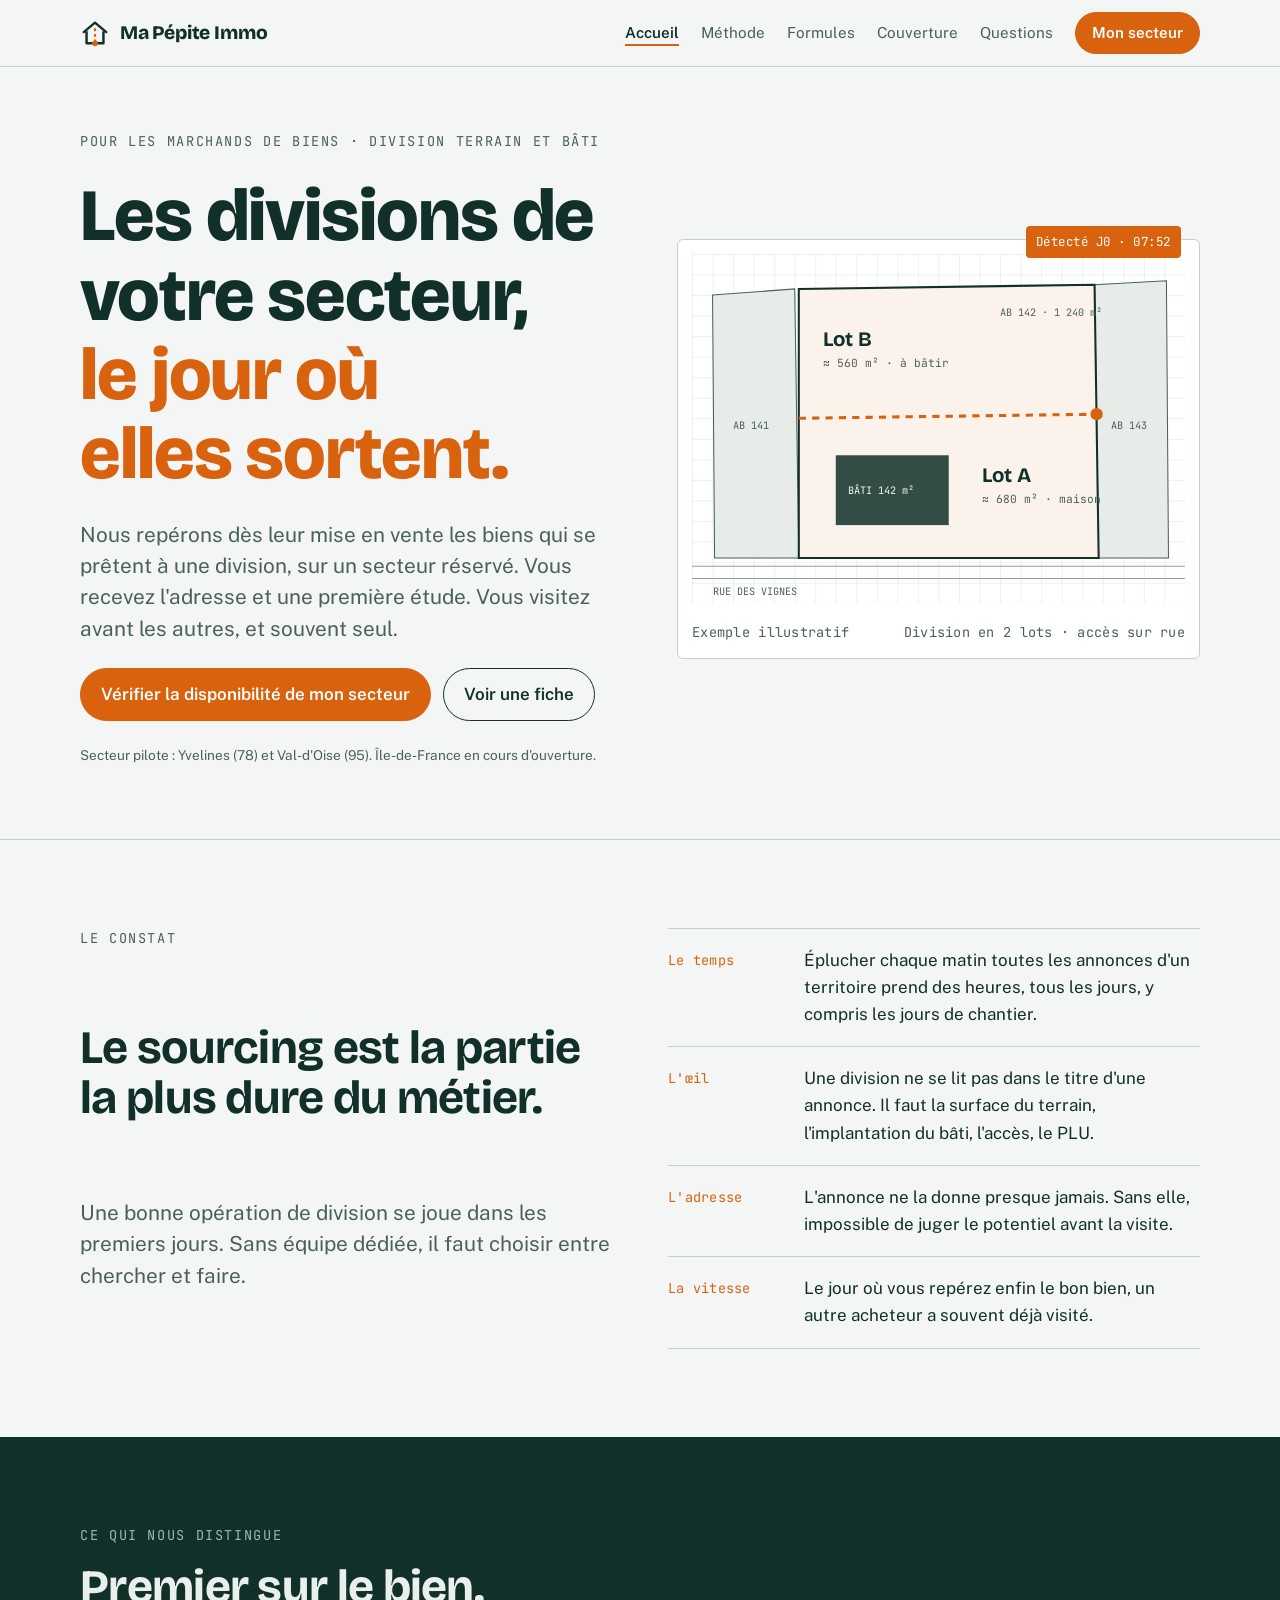
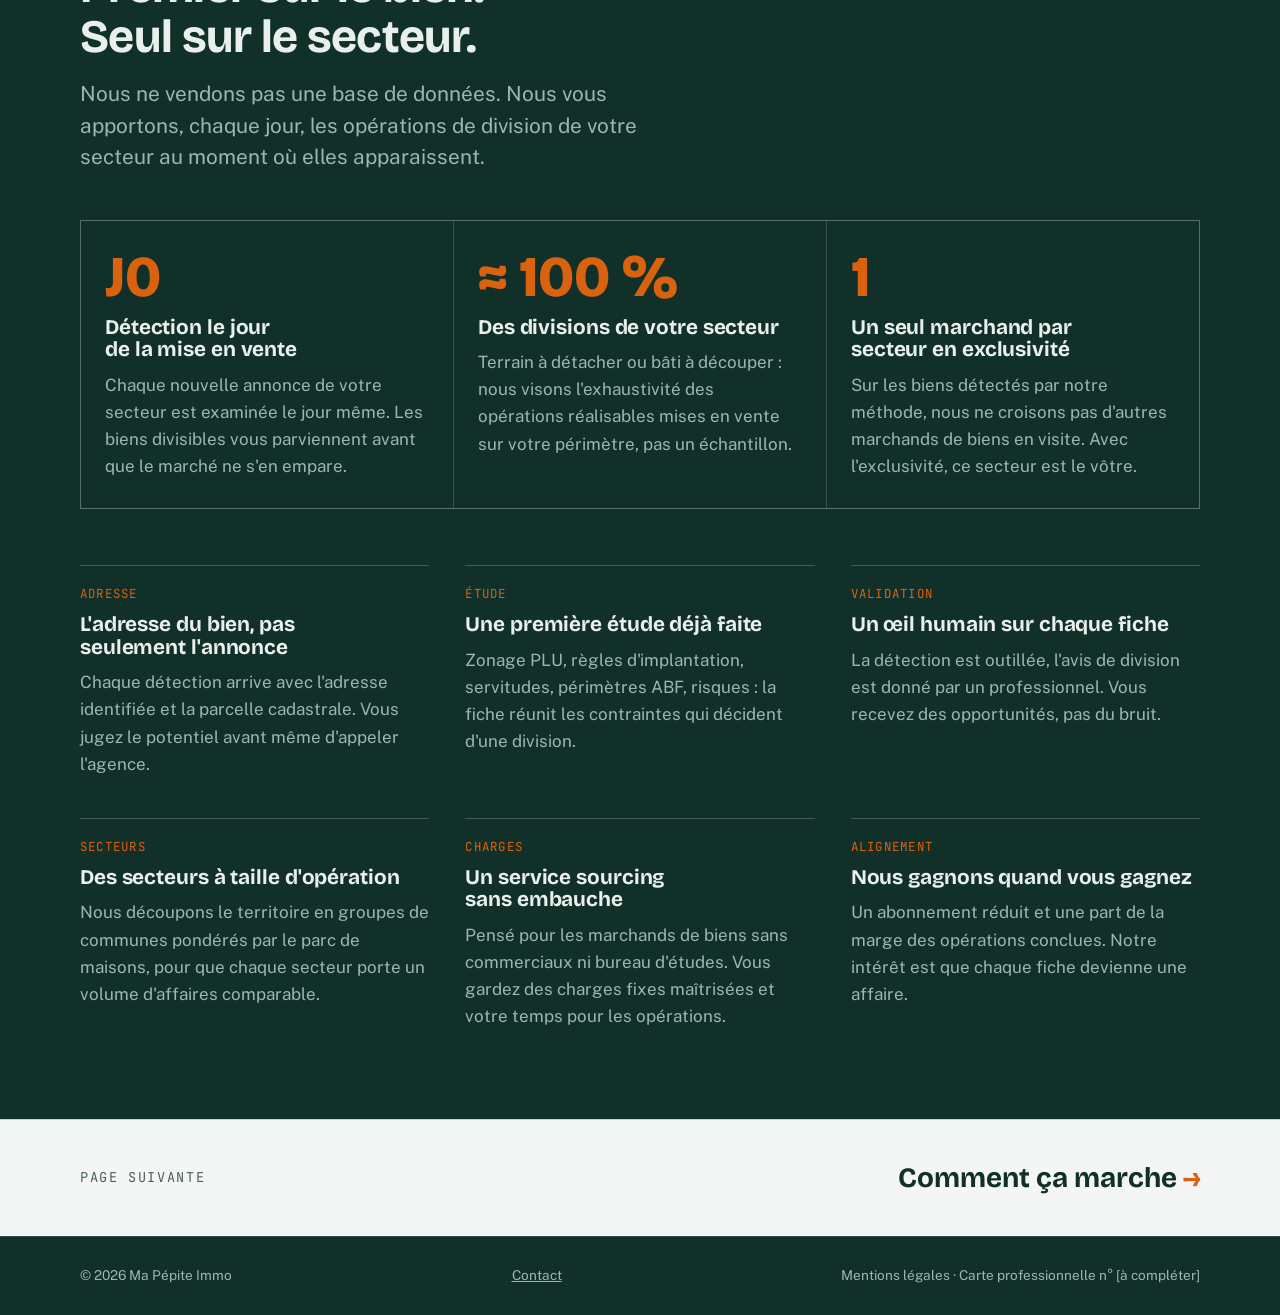
==== commit 2baf75e1: "Découpe le site en pages séparées reliées par le menu Co-Authored-By: Claude Opus 5.5 <noreply@anthr" ====
--- a/index.html
+++ b/index.html
@@ -4,236 +4,17 @@
 <meta charset="utf-8">
 <meta name="robots" content="noindex, nofollow">
 <meta name="viewport" content="width=device-width, initial-scale=1, viewport-fit=cover">
-<style>body{margin:0}img{max-width:100%}[hidden]{display:none!important}</style>
 <title>Ma Pépite Immo</title>
-<meta name="claude:viewport-fit-sides" content="cover">
 <link rel="preconnect" href="https://fonts.googleapis.com">
 <link rel="preconnect" href="https://fonts.gstatic.com" crossorigin>
 <link rel="stylesheet" href="https://fonts.googleapis.com/css2?family=Bricolage+Grotesque:opsz,wght@12..96,500;12..96,700;12..96,800&family=Public+Sans:ital,wght@0,400;0,500;0,600;1,400&family=JetBrains+Mono:wght@400;500&display=swap">
-<style>
-/* Layout : plan cadastral. Papier froid, encre vert d'ardoise, un seul trait d'arpenteur orange pour la division. Colonne éditoriale, sections en bandes pleine largeur. */
-:root {
-  --paper: #f3f6f4;
-  --paper-2: #e7ece9;
-  --ink: #12302a;
-  --ink-soft: #4a615b;
-  --line: #c4d0cb;
-  --survey: #d9620f;
-  --survey-ink: #ffffff;
-  --band: #12302a;
-  --band-fg: #e9f0ec;
-  --band-soft: #9fb6ae;
-  --card: #ffffff;
-  --font-display: "Bricolage Grotesque", "Arial Narrow", system-ui, sans-serif;
-  --font-body: "Public Sans", system-ui, -apple-system, "Segoe UI", sans-serif;
-  --font-mono: "JetBrains Mono", ui-monospace, "SFMono-Regular", Menlo, monospace;
-  --step--1: 0.85rem;
-  --step-0: 1.0625rem;
-  --step-1: 1.3rem;
-  --step-2: 1.75rem;
-  --step-3: clamp(2rem, 4.2vw, 2.9rem);
-  --step-4: clamp(2.5rem, 6.4vw, 4.6rem);
-  --wrap: 72rem;
-}
-@media (prefers-color-scheme: dark) {
-  :root:not([data-theme="light"]) {
-    --paper: #0e1916; --paper-2: #13221e; --ink: #e4ece8; --ink-soft: #9db0a9; --line: #2a3d37;
-    --survey: #f0812f; --survey-ink: #1a0d03; --band: #08110f; --band-fg: #e4ece8; --band-soft: #8aa39a; --card: #15241f;
-    color-scheme: dark;
-  }
-}
-:root[data-theme="dark"] {
-  --paper: #0e1916; --paper-2: #13221e; --ink: #e4ece8; --ink-soft: #9db0a9; --line: #2a3d37;
-  --survey: #f0812f; --survey-ink: #1a0d03; --band: #08110f; --band-fg: #e4ece8; --band-soft: #8aa39a; --card: #15241f;
-  color-scheme: dark;
-}
-
-* { box-sizing: border-box; }
-body {
-  background: var(--paper); color: var(--ink);
-  font-family: var(--font-body); font-size: var(--step-0); line-height: 1.6;
-  -webkit-font-smoothing: antialiased;
-}
-.wrap {
-  max-width: var(--wrap); margin-inline: auto;
-  padding-left: max(16px, env(safe-area-inset-left, 0px));
-  padding-right: max(16px, env(safe-area-inset-right, 0px));
-}
-h1, h2, h3 { font-family: var(--font-display); line-height: 1.08; margin: 0; text-wrap: balance; letter-spacing: -0.015em; }
-h1 { font-size: var(--step-4); font-weight: 800; }
-h2 { font-size: var(--step-3); font-weight: 700; }
-h3 { font-size: var(--step-1); font-weight: 700; letter-spacing: -0.005em; }
-p { margin: 0; }
-a { color: inherit; }
-:focus-visible { outline: 3px solid var(--survey); outline-offset: 3px; border-radius: 4px; }
-.mono { font-family: var(--font-mono); font-size: var(--step--1); letter-spacing: 0.02em; }
-.eyebrow { font-family: var(--font-mono); font-size: var(--step--1); text-transform: uppercase; letter-spacing: 0.12em; color: var(--ink-soft); }
-.lede { font-size: var(--step-1); line-height: 1.5; color: var(--ink-soft); max-width: 38rem; }
-
-/* Header */
-body::before { content: ""; position: fixed; inset: 0 0 auto; height: env(safe-area-inset-top, 0px); z-index: 10; background: var(--paper); }
-.top { position: sticky; top: env(safe-area-inset-top, 0px); z-index: 5; background: color-mix(in srgb, var(--paper) 92%, transparent); backdrop-filter: blur(8px); border-bottom: 1px solid var(--line); }
-.top .wrap { display: flex; align-items: center; justify-content: space-between; gap: 16px; padding-block: 12px; }
-.logo { display: flex; align-items: center; gap: 10px; text-decoration: none; font-family: var(--font-display); font-weight: 800; font-size: 1.2rem; letter-spacing: -0.01em; }
-.logo svg { width: 30px; height: 30px; flex: none; }
-.nav { display: flex; gap: 22px; align-items: center; font-size: 0.95rem; }
-.nav a { text-decoration: none; color: var(--ink-soft); }
-.nav a:hover { color: var(--ink); }
-.btn { display: inline-flex; align-items: center; gap: 8px; padding: 12px 20px; border-radius: 999px; font-weight: 600; text-decoration: none; border: 1.5px solid var(--ink); cursor: pointer; font: inherit; font-weight: 600; background: transparent; color: var(--ink); }
-.btn-primary { background: var(--survey); border-color: var(--survey); color: var(--survey-ink); }
-.btn-primary:hover { filter: brightness(1.06); }
-.btn-ghost:hover { background: var(--paper-2); }
-.nav .btn { padding: 8px 16px; color: var(--survey-ink); }
-@media (max-width: 760px) { .top .wrap { flex-wrap: wrap; gap: 8px; } .nav { width: 100%; overflow-x: auto; gap: 18px; padding-bottom: 4px; -webkit-overflow-scrolling: touch; } .nav a { white-space: nowrap; } .nav .btn { margin-left: auto; } }
-html { scroll-behavior: smooth; }
-@media (prefers-reduced-motion: reduce) { html { scroll-behavior: auto; } }
-[id] { scroll-margin-top: 96px; }
-@media (max-width: 760px) { [id] { scroll-margin-top: 120px; } }
-
-/* Hero */
-.hero .wrap { display: grid; grid-template-columns: minmax(0, 1.05fr) minmax(0, 1fr); gap: 48px; align-items: center; padding-block: 64px 72px; }
-.hero h1 em { font-style: normal; color: var(--survey); }
-.hero-copy { display: grid; gap: 24px; min-width: 0; }
-.hero-actions { display: flex; flex-wrap: wrap; gap: 12px; }
-.hero-note { font-size: var(--step--1); color: var(--ink-soft); }
-.plan { width: 100%; height: auto; max-width: 100%; }
-.plan-frame { position: relative; border: 1px solid var(--line); background: var(--card); border-radius: 6px; padding: 14px; }
-.plan-caption { display: flex; justify-content: space-between; gap: 12px; flex-wrap: wrap; margin-top: 10px; color: var(--ink-soft); }
-.stamp { position: absolute; top: -14px; right: 18px; background: var(--survey); color: var(--survey-ink); font-family: var(--font-mono); font-size: 0.78rem; padding: 6px 10px; border-radius: 4px; letter-spacing: 0.04em; }
-@media (max-width: 860px) { .hero .wrap { grid-template-columns: 1fr; padding-block: 40px 56px; } }
-
-.cut { stroke-dasharray: 7 6; }
-@media (prefers-reduced-motion: no-preference) {
-  .cut { animation: draw 1.6s ease-out 0.4s both; }
-  @keyframes draw { from { stroke-dashoffset: 260; } to { stroke-dashoffset: 0; } }
-}
-
-/* Sections */
-section { padding-block: 88px; }
-.section-head { display: grid; gap: 16px; margin-bottom: 48px; max-width: 46rem; }
-.rule { border: 0; border-top: 1px solid var(--line); margin: 0; }
-
-/* Constat */
-.constat .wrap { display: grid; grid-template-columns: minmax(0, 1fr) minmax(0, 1fr); gap: 56px; }
-.constat ul { list-style: none; margin: 0; padding: 0; display: grid; gap: 0; }
-.constat li { display: grid; grid-template-columns: 7.5rem minmax(0, 1fr); gap: 16px; padding-block: 18px; border-top: 1px solid var(--line); }
-.constat li:last-child { border-bottom: 1px solid var(--line); }
-.constat li .mono { color: var(--survey); padding-top: 3px; }
-@media (max-width: 860px) { .constat .wrap { grid-template-columns: 1fr; gap: 32px; } .constat li { grid-template-columns: 1fr; gap: 4px; } }
-
-/* Différenciants */
-.diff { background: var(--band); color: var(--band-fg); }
-.diff .eyebrow, .diff .lede { color: var(--band-soft); }
-.diff-lead { display: grid; grid-template-columns: minmax(0, 1fr) minmax(0, 1fr) minmax(0, 1fr); gap: 1px; background: color-mix(in srgb, var(--band-fg) 18%, transparent); border: 1px solid color-mix(in srgb, var(--band-fg) 18%, transparent); margin-bottom: 56px; }
-.diff-lead > div { background: var(--band); padding: 28px 24px; display: grid; gap: 10px; align-content: start; }
-.diff-lead .big { font-family: var(--font-display); font-weight: 800; font-size: clamp(2.6rem, 5vw, 3.6rem); line-height: 1; color: var(--survey); }
-.diff-lead h3 { color: var(--band-fg); }
-.diff-lead p { color: var(--band-soft); }
-.diff-grid { display: grid; grid-template-columns: repeat(3, minmax(0, 1fr)); gap: 40px 36px; }
-.diff-item { display: grid; gap: 10px; align-content: start; padding-top: 18px; border-top: 1px solid color-mix(in srgb, var(--band-fg) 22%, transparent); }
-.diff-item p { color: var(--band-soft); }
-.diff-item .tag { font-family: var(--font-mono); font-size: 0.78rem; letter-spacing: 0.1em; text-transform: uppercase; color: var(--survey); }
-@media (max-width: 900px) { .diff-lead, .diff-grid { grid-template-columns: 1fr; } }
-
-/* Comment ça marche */
-.steps { display: grid; grid-template-columns: repeat(3, minmax(0, 1fr)); gap: 28px; counter-reset: step; }
-.step { display: grid; gap: 12px; align-content: start; }
-.step .n { font-family: var(--font-mono); font-size: 0.8rem; color: var(--ink-soft); display: flex; align-items: center; gap: 10px; }
-.step .n::after { content: ""; flex: 1; border-top: 1.5px dashed var(--line); }
-.step:last-child .n::after { border-top-color: transparent; }
-.step p { color: var(--ink-soft); }
-.step .when { font-family: var(--font-mono); font-size: 0.8rem; color: var(--survey); }
-@media (max-width: 860px) { .steps { grid-template-columns: 1fr; } }
-
-/* Fiche exemple */
-.fiche-wrap { display: grid; grid-template-columns: minmax(0, 0.9fr) minmax(0, 1.1fr); gap: 56px; align-items: start; margin-top: 72px; }
-.fiche-wrap .text { display: grid; gap: 18px; }
-.fiche-wrap .text ul { margin: 0; padding-left: 1.1rem; display: grid; gap: 8px; color: var(--ink-soft); }
-.fiche { background: var(--card); border: 1px solid var(--line); border-radius: 8px; overflow: hidden; box-shadow: 0 18px 40px -28px color-mix(in srgb, var(--ink) 55%, transparent); }
-.fiche-head { display: flex; justify-content: space-between; align-items: center; gap: 12px; flex-wrap: wrap; padding: 14px 20px; border-bottom: 1px solid var(--line); background: var(--paper-2); }
-.pill { display: inline-flex; align-items: center; gap: 6px; font-family: var(--font-mono); font-size: 0.75rem; padding: 4px 10px; border-radius: 999px; border: 1px solid var(--line); background: var(--card); white-space: nowrap; }
-.pill.hot { background: var(--survey); border-color: var(--survey); color: var(--survey-ink); }
-.fiche-body { padding: 20px; display: grid; gap: 18px; }
-.fiche-title { font-family: var(--font-display); font-size: var(--step-1); font-weight: 700; line-height: 1.2; }
-.kv { display: grid; grid-template-columns: repeat(3, minmax(0, 1fr)); gap: 1px; background: var(--line); border: 1px solid var(--line); border-radius: 6px; overflow: hidden; }
-.kv div { background: var(--card); padding: 10px 12px; display: grid; gap: 2px; }
-.kv dt { font-family: var(--font-mono); font-size: 0.7rem; text-transform: uppercase; letter-spacing: 0.08em; color: var(--ink-soft); }
-.kv dd { margin: 0; font-weight: 600; font-variant-numeric: tabular-nums; }
-.checks { list-style: none; padding: 0; margin: 0; display: grid; gap: 8px; font-size: 0.95rem; }
-.checks li { display: grid; grid-template-columns: 1.2rem minmax(0, 1fr); gap: 8px; }
-.checks li::before { content: ""; width: 10px; height: 10px; margin-top: 8px; border-radius: 50%; background: var(--ok, #2f8a5f); }
-.checks li.warn::before { background: #c99a12; }
-.fiche-foot { padding: 12px 20px; border-top: 1px dashed var(--line); color: var(--ink-soft); }
-@media (max-width: 860px) { .fiche-wrap { grid-template-columns: 1fr; gap: 32px; } }
-@media (max-width: 460px) { .kv { grid-template-columns: repeat(2, minmax(0, 1fr)); } }
-
-/* Formules */
-.formules { background: var(--paper-2); }
-.plans { display: grid; grid-template-columns: repeat(3, minmax(0, 1fr)); gap: 20px; align-items: stretch; }
-.plan-card { background: var(--card); border: 1px solid var(--line); border-radius: 8px; padding: 28px 24px; display: grid; gap: 16px; align-content: start; }
-.plan-card.featured { border: 2px solid var(--survey); }
-.plan-card .who { color: var(--ink-soft); font-size: 0.95rem; }
-.plan-card ul { margin: 0; padding: 0; list-style: none; display: grid; gap: 10px; font-size: 0.97rem; }
-.plan-card li { padding-left: 1.3rem; position: relative; }
-.plan-card li::before { content: ""; position: absolute; left: 0; top: 0.72em; width: 10px; border-top: 2px dashed var(--survey); }
-.plan-card .price { font-family: var(--font-mono); font-size: 0.85rem; color: var(--ink-soft); padding-top: 14px; border-top: 1px solid var(--line); }
-.interest { margin-top: 28px; display: grid; grid-template-columns: minmax(0, 1fr) minmax(0, 1.4fr); gap: 32px; align-items: center; background: var(--card); border: 1px solid var(--line); border-radius: 8px; padding: 28px; }
-.interest p { color: var(--ink-soft); }
-@media (max-width: 900px) { .plans, .interest { grid-template-columns: 1fr; } }
-
-/* Engagement */
-.engage .wrap { display: grid; grid-template-columns: minmax(0, 1fr) minmax(0, 1fr); gap: 56px; align-items: start; }
-.engage blockquote { margin: 0; font-family: var(--font-display); font-size: var(--step-2); font-weight: 700; line-height: 1.2; text-wrap: balance; }
-.engage blockquote span { color: var(--survey); }
-.engage .points { display: grid; gap: 22px; }
-.engage .points div { display: grid; gap: 6px; }
-.engage .points p { color: var(--ink-soft); }
-@media (max-width: 860px) { .engage .wrap { grid-template-columns: 1fr; gap: 32px; } }
-
-/* Couverture */
-.depts { display: flex; flex-wrap: wrap; gap: 10px; margin-top: 8px; }
-.dept { font-family: var(--font-mono); font-size: 0.85rem; padding: 8px 12px; border-radius: 6px; border: 1px solid var(--line); background: var(--card); display: inline-flex; gap: 8px; align-items: baseline; }
-.dept b { font-weight: 500; }
-.dept.open { border-color: var(--survey); }
-.dept.open::after { content: "ouvert"; font-size: 0.7rem; color: var(--survey); text-transform: uppercase; letter-spacing: 0.08em; }
-.dept.next { color: var(--ink-soft); }
-.phases { display: grid; grid-template-columns: repeat(3, minmax(0, 1fr)); gap: 32px; }
-.phase { display: grid; gap: 10px; align-content: start; }
-.phase p { color: var(--ink-soft); }
-@media (max-width: 860px) { .phases { grid-template-columns: 1fr; } }
-
-/* FAQ */
-.faq-list { display: grid; max-width: 50rem; }
-.faq-list details { border-top: 1px solid var(--line); padding-block: 18px; }
-.faq-list details:last-child { border-bottom: 1px solid var(--line); }
-.faq-list summary { cursor: pointer; font-family: var(--font-display); font-weight: 700; font-size: 1.15rem; list-style: none; display: flex; justify-content: space-between; gap: 16px; }
-.faq-list summary::-webkit-details-marker { display: none; }
-.faq-list summary::after { content: "+"; font-family: var(--font-mono); color: var(--survey); }
-.faq-list details[open] summary::after { content: "–"; }
-.faq-list details p { margin-top: 10px; color: var(--ink-soft); max-width: 44rem; }
-
-/* Contact */
-.contact { background: var(--band); color: var(--band-fg); }
-.contact .wrap { display: grid; grid-template-columns: minmax(0, 1fr) minmax(0, 1fr); gap: 56px; align-items: start; }
-.contact .lede { color: var(--band-soft); }
-.contact form { display: grid; gap: 14px; background: color-mix(in srgb, var(--band-fg) 6%, transparent); border: 1px solid color-mix(in srgb, var(--band-fg) 18%, transparent); padding: 24px; border-radius: 8px; }
-.contact label { display: grid; gap: 6px; font-size: 0.9rem; color: var(--band-soft); }
-.contact input, .contact select { font: inherit; color: var(--band-fg); background: color-mix(in srgb, var(--band) 70%, #000 30%); border: 1px solid color-mix(in srgb, var(--band-fg) 25%, transparent); border-radius: 6px; padding: 11px 12px; width: 100%; }
-.contact .row { display: grid; grid-template-columns: minmax(0, 1fr) minmax(0, 1fr); gap: 14px; }
-.contact .msg { font-family: var(--font-mono); font-size: 0.85rem; color: var(--survey); }
-.contact .coords { display: grid; gap: 8px; margin-top: 24px; color: var(--band-soft); }
-@media (max-width: 860px) { .contact .wrap, .contact .row { grid-template-columns: 1fr; } }
-
-footer { background: var(--band); color: var(--band-soft); border-top: 1px solid color-mix(in srgb, var(--band-fg) 14%, transparent); }
-footer .wrap { padding-block: 28px; display: flex; flex-wrap: wrap; justify-content: space-between; gap: 12px; font-size: 0.85rem; }
-</style>
+<style>body{margin:0}img{max-width:100%}[hidden]{display:none!important}</style>
+<link rel="stylesheet" href="style.css">
 </head>
 <body>
-
-
 <header class="top">
   <div class="wrap">
-    <a class="logo" href="#top" aria-label="Accueil">
+    <a class="logo" href="index.html" aria-label="Accueil">
       <svg viewBox="0 0 32 32" aria-hidden="true">
         <path d="M4 15 L16 5 L28 15" fill="none" stroke="currentColor" stroke-width="2.6" stroke-linejoin="round" stroke-linecap="round"/>
         <path d="M7 14 V27 H25 V14" fill="none" stroke="currentColor" stroke-width="2.6" stroke-linejoin="round"/>
@@ -242,19 +23,18 @@
       </svg>
       <span data-brand>Ma Pépite Immo</span>
     </a>
-    <nav class="nav" aria-label="Sections">
-      <a href="#difference">Différence</a>
-      <a href="#methode">Méthode</a>
-      <a href="#formules">Formules</a>
-      <a href="#couverture">Couverture</a>
-      <a href="#faq">Questions</a>
-      <a class="btn btn-primary" href="#contact">Mon secteur</a>
+    <nav class="nav" aria-label="Menu">
+      <a href="index.html" aria-current="page">Accueil</a>
+      <a href="methode.html">Méthode</a>
+      <a href="formules.html">Formules</a>
+      <a href="couverture.html">Couverture</a>
+      <a href="questions.html">Questions</a>
+      <a class="btn btn-primary" href="contact.html">Mon secteur</a>
     </nav>
   </div>
 </header>
 
-<main id="top">
-  <!-- HERO -->
+<main>
   <section class="hero" style="padding-block:0">
     <div class="wrap">
       <div class="hero-copy">
@@ -262,8 +42,8 @@
         <h1>Les divisions de votre secteur, <em>le jour où elles sortent.</em></h1>
         <p class="lede">Nous repérons dès leur mise en vente les biens qui se prêtent à une division, sur un secteur réservé. Vous recevez l'adresse et une première étude. Vous visitez avant les autres, et souvent seul.</p>
         <div class="hero-actions">
-          <a class="btn btn-primary" href="#contact">Vérifier la disponibilité de mon secteur</a>
-          <a class="btn btn-ghost" href="#methode">Voir une fiche</a>
+          <a class="btn btn-primary" href="contact.html">Vérifier la disponibilité de mon secteur</a>
+          <a class="btn btn-ghost" href="methode.html#fiche">Voir une fiche</a>
         </div>
         <p class="hero-note">Secteur pilote : Yvelines (78) et Val-d'Oise (95). Île-de-France en cours d'ouverture.</p>
       </div>
@@ -305,10 +85,7 @@
       </figure>
     </div>
   </section>
-
-  <hr class="rule">
-
-  <!-- CONSTAT -->
+<hr class="rule">
   <section class="constat">
     <div class="wrap">
       <div class="section-head" style="margin:0">
@@ -324,8 +101,6 @@
       </ul>
     </div>
   </section>
-
-  <!-- DIFFÉRENCIANTS -->
   <section class="diff" id="difference">
     <div class="wrap">
       <div class="section-head">
@@ -386,295 +161,19 @@
       </div>
     </div>
   </section>
-
-  <!-- MÉTHODE -->
-  <section id="methode">
-    <div class="wrap">
-      <div class="section-head">
-        <span class="eyebrow">Comment ça marche</span>
-        <h2>De l'annonce à la décision, en trois temps.</h2>
-      </div>
-      <div class="steps">
-        <div class="step">
-          <span class="n">1 · Détection</span>
-          <h3>Nous repérons</h3>
-          <p>Veille continue de l'ensemble des annonces de votre secteur. Chaque bien est filtré sur ses critères de division : surface de terrain, emprise du bâti, façade, configuration.</p>
-          <span class="when">Le jour de la mise en ligne</span>
-        </div>
-        <div class="step">
-          <span class="n">2 · Adresse</span>
-          <h3>Nous localisons</h3>
-          <p>Le bien est rattaché à son adresse et à sa parcelle cadastrale, puis contrôlé par un professionnel avant de vous être transmis.</p>
-          <span class="when">Dans la journée</span>
-        </div>
-        <div class="step">
-          <span class="n">3 · Étude</span>
-          <h3>Nous pré-étudions</h3>
-          <p>Fiche division : zonage, règles du PLU, contraintes, scénario de découpage et avis. Vous décidez de visiter, ou non, en connaissance de cause.</p>
-          <span class="when">Fiche livrée avec l'alerte</span>
-        </div>
-      </div>
-
-      <div class="fiche-wrap">
-        <div class="text">
-          <span class="eyebrow">Ce que vous recevez</span>
-          <h2 style="font-size:var(--step-2)">Une fiche par opération, prête à décider.</h2>
-          <p class="lede" style="font-size:var(--step-0)">Pas une liste d'annonces à retrier. Une fiche courte, avec ce qu'il faut pour savoir si l'opération tient.</p>
-          <ul>
-            <li>Lien vers l'annonce et coordonnées de l'agence qui la diffuse</li>
-            <li>Adresse et références cadastrales</li>
-            <li>Synthèse PLU et contraintes du terrain</li>
-            <li>Scénario de division et avis argumenté</li>
-          </ul>
-        </div>
-
-        <article class="fiche" aria-label="Exemple de fiche de détection">
-          <div class="fiche-head">
-            <span class="pill hot">Nouveau · J0 07:52</span>
-            <span class="pill">Exemple fictif</span>
-          </div>
-          <div class="fiche-body">
-            <div>
-              <div class="mono" style="color:var(--ink-soft)">Secteur Yvelines Nord · fiche n° 0412</div>
-              <div class="fiche-title">Maison sur 1 240 m², division en 2 lots avec accès sur rue</div>
-            </div>
-            <dl class="kv" style="margin:0">
-              <div><dt>Terrain</dt><dd>1 240 m²</dd></div>
-              <div><dt>Bâti</dt><dd>142 m²</dd></div>
-              <div><dt>Prix affiché</dt><dd>890 000 €</dd></div>
-              <div><dt>Parcelle</dt><dd>AB 142</dd></div>
-              <div><dt>Zone PLU</dt><dd>UG</dd></div>
-              <div><dt>Façade</dt><dd>24 m</dd></div>
-            </dl>
-            <ul class="checks">
-              <li>Lot B constructible : emprise et reculs compatibles</li>
-              <li>Hors périmètre ABF, hors zone inondable</li>
-              <li class="warn">Pente légère côté rue : accès à vérifier en visite</li>
-            </ul>
-          </div>
-          <div class="fiche-foot mono">Avis : opération à visiter en priorité</div>
-        </article>
-      </div>
-    </div>
-  </section>
-
-  <!-- FORMULES -->
-  <section class="formules" id="formules">
-    <div class="wrap">
-      <div class="section-head">
-        <span class="eyebrow">Formules</span>
-        <h2>Un secteur pour vous seul, ou un flux partagé.</h2>
-        <p class="lede">Les secteurs sont des groupes de communes. Il n'y a pas d'exclusivité sur un département entier : il se prend uniquement en lot de secteurs.</p>
-      </div>
-
-      <div class="plans">
-        <div class="plan-card featured">
-          <span class="eyebrow" style="color:var(--survey)">Recommandé</span>
-          <h3>Exclusivité secteur</h3>
-          <p class="who">Vous êtes le seul abonné à recevoir les détections du secteur, pendant toute la durée du contrat.</p>
-          <ul>
-            <li>Toutes les détections du secteur, en exclusivité</li>
-            <li>Adresse, parcelle et fiche division</li>
-            <li>Abonnement réduit et intéressement sur les opérations conclues</li>
-          </ul>
-          <p class="price">Tarif selon le secteur · sur rendez-vous</p>
-        </div>
-        <div class="plan-card">
-          <span class="eyebrow">Accès</span>
-          <h3>Flux partagé</h3>
-          <p class="who">Vous recevez les détections du secteur avec un nombre limité d'autres abonnés.</p>
-          <ul>
-            <li>Nombre d'abonnés plafonné par secteur</li>
-            <li>Même fiche, même délai pour tous</li>
-            <li>Abonnement mensuel</li>
-          </ul>
-          <p class="price">Tarif selon le secteur · sur rendez-vous</p>
-        </div>
-        <div class="plan-card">
-          <span class="eyebrow">Volume</span>
-          <h3>Lot départemental</h3>
-          <p class="who">Pour une structure qui veut couvrir un département entier, secteur par secteur.</p>
-          <ul>
-            <li>Ensemble des secteurs d'un département</li>
-            <li>Exclusif ou partagé selon disponibilité</li>
-            <li>Conditions dédiées</li>
-          </ul>
-          <p class="price">Sur devis</p>
-        </div>
-      </div>
-
-      <div class="interest">
-        <div>
-          <span class="eyebrow">Intéressement</span>
-          <h3 style="font-size:var(--step-2);margin-top:8px">Un abonnement plus bas, une part de la réussite.</h3>
-        </div>
-        <p>En exclusivité, une partie de notre rémunération dépend de la marge des opérations que vous concluez grâce à nos détections. Vous payez moins quand le secteur est calme, et nous sommes engagés à vos côtés sur chaque affaire. Le montage contractuel vous est présenté à la souscription.</p>
-      </div>
-    </div>
-  </section>
-
-  <!-- ENGAGEMENT AGENCES -->
-  <section class="engage">
-    <div class="wrap">
-      <blockquote>Nous ne court-circuitons pas les agences. <span>Vous achetez par l'agence qui diffuse le bien.</span></blockquote>
-      <div class="points">
-        <div>
-          <h3>Un professionnel de la transaction</h3>
-          <p>Nous sommes titulaires de la carte professionnelle de transaction immobilière et travaillons dans le respect de la loi Hoguet.</p>
-        </div>
-        <div>
-          <h3>Pas de fichier de propriétaires</h3>
-          <p>Nous détectons des biens déjà mis en vente. Nous ne revendons ni contacts ni données personnelles de vendeurs.</p>
-        </div>
-        <div>
-          <h3>Un engagement de nos abonnés</h3>
-          <p>Chaque abonné s'engage à acheter par l'intermédiaire de l'agence qui commercialise le bien. Les agences y gagnent un acheteur sérieux et rapide.</p>
-        </div>
-      </div>
-    </div>
-  </section>
-
-  <hr class="rule">
-
-  <!-- COUVERTURE -->
-  <section id="couverture">
-    <div class="wrap">
-      <div class="section-head">
-        <span class="eyebrow">Couverture</span>
-        <h2>L'Île-de-France d'abord, puis les grandes métropoles.</h2>
-        <p class="lede">Nous ouvrons les secteurs progressivement, pour garantir le même niveau de détection partout.</p>
-      </div>
-      <div class="phases">
-        <div class="phase">
-          <h3>Ouverts</h3>
-          <p>Secteur pilote, où la méthode a été construite et éprouvée.</p>
-          <div class="depts">
-            <span class="dept open"><b>78</b> Yvelines</span>
-            <span class="dept open"><b>95</b> Val-d'Oise</span>
-          </div>
-        </div>
-        <div class="phase">
-          <h3>Ouverture prochaine</h3>
-          <p>Le reste de l'Île-de-France. Inscription sur liste d'attente.</p>
-          <div class="depts">
-            <span class="dept next"><b>91</b> Essonne</span>
-            <span class="dept next"><b>77</b> Seine-et-Marne</span>
-            <span class="dept next"><b>93</b> Seine-Saint-Denis</span>
-            <span class="dept next"><b>94</b> Val-de-Marne</span>
-            <span class="dept next"><b>92</b> Hauts-de-Seine</span>
-          </div>
-        </div>
-        <div class="phase">
-          <h3>Ensuite</h3>
-          <p>Les départements des grandes métropoles : Nord, Bouches-du-Rhône, Rhône, Gironde, Loire-Atlantique, Haute-Garonne et d'autres.</p>
-          <div class="depts">
-            <span class="dept next"><b>59</b></span><span class="dept next"><b>13</b></span><span class="dept next"><b>69</b></span><span class="dept next"><b>33</b></span><span class="dept next"><b>44</b></span><span class="dept next"><b>31</b></span><span class="dept next"><b>…</b></span>
-          </div>
-        </div>
-      </div>
-    </div>
-  </section>
-
-  <!-- FAQ -->
-  <section id="faq" style="background:var(--paper-2)">
-    <div class="wrap">
-      <div class="section-head">
-        <span class="eyebrow">Questions fréquentes</span>
-        <h2>Ce qu'on nous demande.</h2>
-      </div>
-      <div class="faq-list">
-        <details open>
-          <summary>Qu'appelez-vous une opération de division ?</summary>
-          <p>Un bien en vente dont on peut détacher un terrain à bâtir, ou un bâtiment que l'on peut découper en plusieurs lots. Nous ne retenons que les biens où l'opération paraît réalisable au regard du terrain et des règles d'urbanisme.</p>
-        </details>
-        <details>
-          <summary>Combien d'opérations puis-je attendre ?</summary>
-          <p>Cela dépend du secteur. Le volume est estimé avant la signature à partir du parc de maisons et de l'historique observé. Les secteurs sont découpés pour porter un volume d'affaires comparable.</p>
-        </details>
-        <details>
-          <summary>Comment l'exclusivité est-elle garantie ?</summary>
-          <p>Un secteur en exclusivité n'est attribué qu'à un seul abonné pour la durée du contrat. Les détections de ce secteur ne sont transmises à personne d'autre.</p>
-        </details>
-        <details>
-          <summary>Dois-je passer par vous pour acheter ?</summary>
-          <p>Non. Vous achetez par l'agence qui diffuse le bien, aux conditions de l'agence. Nous ne prenons pas de commission sur la transaction.</p>
-        </details>
-        <details>
-          <summary>Faites-vous l'étude complète de l'opération ?</summary>
-          <p>Nous livrons une pré-étude : contraintes d'urbanisme, scénario de division et avis. Le chiffrage définitif, le géomètre et le montage restent de votre ressort, avec vos partenaires.</p>
-        </details>
-        <details>
-          <summary>Comment fonctionne l'intéressement ?</summary>
-          <p>En exclusivité, une part de notre rémunération est liée à la marge des opérations conclues sur nos détections, en contrepartie d'un abonnement réduit. Les modalités exactes sont fixées au contrat.</p>
-        </details>
-      </div>
-    </div>
-  </section>
-
-  <!-- CONTACT -->
-  <section class="contact" id="contact">
-    <div class="wrap">
-      <div style="display:grid;gap:18px">
-        <span class="eyebrow" style="color:var(--band-soft)">Disponibilité</span>
-        <h2>Votre secteur est-il encore libre ?</h2>
-        <p class="lede">Indiquez la commune où vous opérez. Nous vous disons quel secteur la couvre et s'il est disponible en exclusivité.</p>
-        <div class="coords mono">
-          <span>Contact : [adresse e-mail à compléter]</span>
-          <span>Téléphone : [à compléter]</span>
-        </div>
-      </div>
-      <form id="dispo" novalidate action="#contact" onsubmit="return false">
-        <label for="f-nom">Nom ou société
-          <input id="f-nom" name="nom" type="text" autocomplete="organization" placeholder="SAS Exemple Patrimoine">
-        </label>
-        <div class="row">
-          <label for="f-commune">Commune principale
-            <input id="f-commune" name="commune" type="text" placeholder="Saint-Germain-en-Laye" required>
-          </label>
-          <label for="f-formule">Formule envisagée
-            <select id="f-formule" name="formule">
-              <option>Exclusivité secteur</option>
-              <option>Flux partagé</option>
-              <option>Lot départemental</option>
-            </select>
-          </label>
-        </div>
-        <label for="f-ops">Opérations réalisées par an
-          <select id="f-ops" name="ops">
-            <option>1 à 2</option>
-            <option selected>3 à 6</option>
-            <option>Plus de 6</option>
-          </select>
-        </label>
-        <button class="btn btn-primary" type="button" id="f-send" style="justify-content:center">Vérifier mon secteur</button>
-        <p class="msg" id="f-msg" aria-live="polite" hidden></p>
-      </form>
-    </div>
-  </section>
 </main>
-
+<aside class="next">
+  <div class="wrap">
+    <span class="eyebrow">Page suivante</span>
+    <a class="go" href="methode.html">Comment ça marche <span>→</span></a>
+  </div>
+</aside>
 <footer>
   <div class="wrap">
-    <span>© 2026 <span data-brand>Ma Pépite Immo</span></span>
-    <a href="#top">Retour en haut ↑</a>
+    <span>© 2026 Ma Pépite Immo</span>
+    <a href="contact.html">Contact</a>
     <span>Mentions légales · Carte professionnelle n° [à compléter]</span>
   </div>
 </footer>
-
-<script>
-  // Nom de marque provisoire : changer cette seule valeur pour renommer tout le site.
-  const BRAND = "Ma Pépite Immo";
-  document.querySelectorAll("[data-brand]").forEach(el => { el.textContent = BRAND; });
-
-  document.getElementById("f-send").addEventListener("click", () => {
-    const commune = document.getElementById("f-commune").value.trim();
-    const msg = document.getElementById("f-msg");
-    msg.hidden = false;
-    msg.textContent = commune
-      ? "Maquette : la demande pour " + commune + " n'est pas encore envoyée. Le formulaire sera branché à la mise en ligne."
-      : "Indiquez une commune pour vérifier son secteur.";
-  });
-</script>
-
 </body>
 </html>
--- a/style.css
+++ b/style.css
@@ -0,0 +1,222 @@
+/* Layout : plan cadastral. Papier froid, encre vert d'ardoise, un seul trait d'arpenteur orange pour la division. Colonne éditoriale, sections en bandes pleine largeur. */
+:root {
+  --paper: #f3f6f4;
+  --paper-2: #e7ece9;
+  --ink: #12302a;
+  --ink-soft: #4a615b;
+  --line: #c4d0cb;
+  --survey: #d9620f;
+  --survey-ink: #ffffff;
+  --band: #12302a;
+  --band-fg: #e9f0ec;
+  --band-soft: #9fb6ae;
+  --card: #ffffff;
+  --font-display: "Bricolage Grotesque", "Arial Narrow", system-ui, sans-serif;
+  --font-body: "Public Sans", system-ui, -apple-system, "Segoe UI", sans-serif;
+  --font-mono: "JetBrains Mono", ui-monospace, "SFMono-Regular", Menlo, monospace;
+  --step--1: 0.85rem;
+  --step-0: 1.0625rem;
+  --step-1: 1.3rem;
+  --step-2: 1.75rem;
+  --step-3: clamp(2rem, 4.2vw, 2.9rem);
+  --step-4: clamp(2.5rem, 6.4vw, 4.6rem);
+  --wrap: 72rem;
+}
+@media (prefers-color-scheme: dark) {
+  :root:not([data-theme="light"]) {
+    --paper: #0e1916; --paper-2: #13221e; --ink: #e4ece8; --ink-soft: #9db0a9; --line: #2a3d37;
+    --survey: #f0812f; --survey-ink: #1a0d03; --band: #08110f; --band-fg: #e4ece8; --band-soft: #8aa39a; --card: #15241f;
+    color-scheme: dark;
+  }
+}
+:root[data-theme="dark"] {
+  --paper: #0e1916; --paper-2: #13221e; --ink: #e4ece8; --ink-soft: #9db0a9; --line: #2a3d37;
+  --survey: #f0812f; --survey-ink: #1a0d03; --band: #08110f; --band-fg: #e4ece8; --band-soft: #8aa39a; --card: #15241f;
+  color-scheme: dark;
+}
+
+* { box-sizing: border-box; }
+body {
+  background: var(--paper); color: var(--ink);
+  font-family: var(--font-body); font-size: var(--step-0); line-height: 1.6;
+  -webkit-font-smoothing: antialiased;
+}
+.wrap {
+  max-width: var(--wrap); margin-inline: auto;
+  padding-left: max(16px, env(safe-area-inset-left, 0px));
+  padding-right: max(16px, env(safe-area-inset-right, 0px));
+}
+h1, h2, h3 { font-family: var(--font-display); line-height: 1.08; margin: 0; text-wrap: balance; letter-spacing: -0.015em; }
+h1 { font-size: var(--step-4); font-weight: 800; }
+h2 { font-size: var(--step-3); font-weight: 700; }
+h3 { font-size: var(--step-1); font-weight: 700; letter-spacing: -0.005em; }
+p { margin: 0; }
+a { color: inherit; }
+:focus-visible { outline: 3px solid var(--survey); outline-offset: 3px; border-radius: 4px; }
+.mono { font-family: var(--font-mono); font-size: var(--step--1); letter-spacing: 0.02em; }
+.eyebrow { font-family: var(--font-mono); font-size: var(--step--1); text-transform: uppercase; letter-spacing: 0.12em; color: var(--ink-soft); }
+.lede { font-size: var(--step-1); line-height: 1.5; color: var(--ink-soft); max-width: 38rem; }
+
+/* Header */
+body::before { content: ""; position: fixed; inset: 0 0 auto; height: env(safe-area-inset-top, 0px); z-index: 10; background: var(--paper); }
+.top { position: sticky; top: env(safe-area-inset-top, 0px); z-index: 5; background: color-mix(in srgb, var(--paper) 92%, transparent); backdrop-filter: blur(8px); border-bottom: 1px solid var(--line); }
+.top .wrap { display: flex; align-items: center; justify-content: space-between; gap: 16px; padding-block: 12px; }
+.logo { display: flex; align-items: center; gap: 10px; text-decoration: none; font-family: var(--font-display); font-weight: 800; font-size: 1.2rem; letter-spacing: -0.01em; }
+.logo svg { width: 30px; height: 30px; flex: none; }
+.nav { display: flex; gap: 22px; align-items: center; font-size: 0.95rem; }
+.nav a { text-decoration: none; color: var(--ink-soft); }
+.nav a:hover { color: var(--ink); }
+.btn { display: inline-flex; align-items: center; gap: 8px; padding: 12px 20px; border-radius: 999px; font-weight: 600; text-decoration: none; border: 1.5px solid var(--ink); cursor: pointer; font: inherit; font-weight: 600; background: transparent; color: var(--ink); }
+.btn-primary { background: var(--survey); border-color: var(--survey); color: var(--survey-ink); }
+.btn-primary:hover { filter: brightness(1.06); }
+.btn-ghost:hover { background: var(--paper-2); }
+.nav .btn { padding: 8px 16px; color: var(--survey-ink); }
+@media (max-width: 760px) { .top .wrap { flex-wrap: wrap; gap: 8px; } .nav { width: 100%; overflow-x: auto; gap: 18px; padding-bottom: 4px; -webkit-overflow-scrolling: touch; } .nav a { white-space: nowrap; } .nav .btn { margin-left: auto; } }
+[id] { scroll-margin-top: 96px; }
+@media (max-width: 760px) { [id] { scroll-margin-top: 120px; } }
+
+/* Hero */
+.hero .wrap { display: grid; grid-template-columns: minmax(0, 1.05fr) minmax(0, 1fr); gap: 48px; align-items: center; padding-block: 64px 72px; }
+.hero h1 em { font-style: normal; color: var(--survey); }
+.hero-copy { display: grid; gap: 24px; min-width: 0; }
+.hero-actions { display: flex; flex-wrap: wrap; gap: 12px; }
+.hero-note { font-size: var(--step--1); color: var(--ink-soft); }
+.plan { width: 100%; height: auto; max-width: 100%; }
+.plan-frame { position: relative; border: 1px solid var(--line); background: var(--card); border-radius: 6px; padding: 14px; }
+.plan-caption { display: flex; justify-content: space-between; gap: 12px; flex-wrap: wrap; margin-top: 10px; color: var(--ink-soft); }
+.stamp { position: absolute; top: -14px; right: 18px; background: var(--survey); color: var(--survey-ink); font-family: var(--font-mono); font-size: 0.78rem; padding: 6px 10px; border-radius: 4px; letter-spacing: 0.04em; }
+@media (max-width: 860px) { .hero .wrap { grid-template-columns: 1fr; padding-block: 40px 56px; } }
+
+.cut { stroke-dasharray: 7 6; }
+@media (prefers-reduced-motion: no-preference) {
+  .cut { animation: draw 1.6s ease-out 0.4s both; }
+  @keyframes draw { from { stroke-dashoffset: 260; } to { stroke-dashoffset: 0; } }
+}
+
+/* Sections */
+section { padding-block: 88px; }
+.section-head { display: grid; gap: 16px; margin-bottom: 48px; max-width: 46rem; }
+.rule { border: 0; border-top: 1px solid var(--line); margin: 0; }
+
+/* Constat */
+.constat .wrap { display: grid; grid-template-columns: minmax(0, 1fr) minmax(0, 1fr); gap: 56px; }
+.constat ul { list-style: none; margin: 0; padding: 0; display: grid; gap: 0; }
+.constat li { display: grid; grid-template-columns: 7.5rem minmax(0, 1fr); gap: 16px; padding-block: 18px; border-top: 1px solid var(--line); }
+.constat li:last-child { border-bottom: 1px solid var(--line); }
+.constat li .mono { color: var(--survey); padding-top: 3px; }
+@media (max-width: 860px) { .constat .wrap { grid-template-columns: 1fr; gap: 32px; } .constat li { grid-template-columns: 1fr; gap: 4px; } }
+
+/* Différenciants */
+.diff { background: var(--band); color: var(--band-fg); }
+.diff .eyebrow, .diff .lede { color: var(--band-soft); }
+.diff-lead { display: grid; grid-template-columns: minmax(0, 1fr) minmax(0, 1fr) minmax(0, 1fr); gap: 1px; background: color-mix(in srgb, var(--band-fg) 18%, transparent); border: 1px solid color-mix(in srgb, var(--band-fg) 18%, transparent); margin-bottom: 56px; }
+.diff-lead > div { background: var(--band); padding: 28px 24px; display: grid; gap: 10px; align-content: start; }
+.diff-lead .big { font-family: var(--font-display); font-weight: 800; font-size: clamp(2.6rem, 5vw, 3.6rem); line-height: 1; color: var(--survey); }
+.diff-lead h3 { color: var(--band-fg); }
+.diff-lead p { color: var(--band-soft); }
+.diff-grid { display: grid; grid-template-columns: repeat(3, minmax(0, 1fr)); gap: 40px 36px; }
+.diff-item { display: grid; gap: 10px; align-content: start; padding-top: 18px; border-top: 1px solid color-mix(in srgb, var(--band-fg) 22%, transparent); }
+.diff-item p { color: var(--band-soft); }
+.diff-item .tag { font-family: var(--font-mono); font-size: 0.78rem; letter-spacing: 0.1em; text-transform: uppercase; color: var(--survey); }
+@media (max-width: 900px) { .diff-lead, .diff-grid { grid-template-columns: 1fr; } }
+
+/* Comment ça marche */
+.steps { display: grid; grid-template-columns: repeat(3, minmax(0, 1fr)); gap: 28px; counter-reset: step; }
+.step { display: grid; gap: 12px; align-content: start; }
+.step .n { font-family: var(--font-mono); font-size: 0.8rem; color: var(--ink-soft); display: flex; align-items: center; gap: 10px; }
+.step .n::after { content: ""; flex: 1; border-top: 1.5px dashed var(--line); }
+.step:last-child .n::after { border-top-color: transparent; }
+.step p { color: var(--ink-soft); }
+.step .when { font-family: var(--font-mono); font-size: 0.8rem; color: var(--survey); }
+@media (max-width: 860px) { .steps { grid-template-columns: 1fr; } }
+
+/* Fiche exemple */
+.fiche-wrap { display: grid; grid-template-columns: minmax(0, 0.9fr) minmax(0, 1.1fr); gap: 56px; align-items: start; margin-top: 72px; }
+.fiche-wrap .text { display: grid; gap: 18px; }
+.fiche-wrap .text ul { margin: 0; padding-left: 1.1rem; display: grid; gap: 8px; color: var(--ink-soft); }
+.fiche { background: var(--card); border: 1px solid var(--line); border-radius: 8px; overflow: hidden; box-shadow: 0 18px 40px -28px color-mix(in srgb, var(--ink) 55%, transparent); }
+.fiche-head { display: flex; justify-content: space-between; align-items: center; gap: 12px; flex-wrap: wrap; padding: 14px 20px; border-bottom: 1px solid var(--line); background: var(--paper-2); }
+.pill { display: inline-flex; align-items: center; gap: 6px; font-family: var(--font-mono); font-size: 0.75rem; padding: 4px 10px; border-radius: 999px; border: 1px solid var(--line); background: var(--card); white-space: nowrap; }
+.pill.hot { background: var(--survey); border-color: var(--survey); color: var(--survey-ink); }
+.fiche-body { padding: 20px; display: grid; gap: 18px; }
+.fiche-title { font-family: var(--font-display); font-size: var(--step-1); font-weight: 700; line-height: 1.2; }
+.kv { display: grid; grid-template-columns: repeat(3, minmax(0, 1fr)); gap: 1px; background: var(--line); border: 1px solid var(--line); border-radius: 6px; overflow: hidden; }
+.kv div { background: var(--card); padding: 10px 12px; display: grid; gap: 2px; }
+.kv dt { font-family: var(--font-mono); font-size: 0.7rem; text-transform: uppercase; letter-spacing: 0.08em; color: var(--ink-soft); }
+.kv dd { margin: 0; font-weight: 600; font-variant-numeric: tabular-nums; }
+.checks { list-style: none; padding: 0; margin: 0; display: grid; gap: 8px; font-size: 0.95rem; }
+.checks li { display: grid; grid-template-columns: 1.2rem minmax(0, 1fr); gap: 8px; }
+.checks li::before { content: ""; width: 10px; height: 10px; margin-top: 8px; border-radius: 50%; background: var(--ok, #2f8a5f); }
+.checks li.warn::before { background: #c99a12; }
+.fiche-foot { padding: 12px 20px; border-top: 1px dashed var(--line); color: var(--ink-soft); }
+@media (max-width: 860px) { .fiche-wrap { grid-template-columns: 1fr; gap: 32px; } }
+@media (max-width: 460px) { .kv { grid-template-columns: repeat(2, minmax(0, 1fr)); } }
+
+/* Formules */
+.formules { background: var(--paper-2); }
+.plans { display: grid; grid-template-columns: repeat(3, minmax(0, 1fr)); gap: 20px; align-items: stretch; }
+.plan-card { background: var(--card); border: 1px solid var(--line); border-radius: 8px; padding: 28px 24px; display: grid; gap: 16px; align-content: start; }
+.plan-card.featured { border: 2px solid var(--survey); }
+.plan-card .who { color: var(--ink-soft); font-size: 0.95rem; }
+.plan-card ul { margin: 0; padding: 0; list-style: none; display: grid; gap: 10px; font-size: 0.97rem; }
+.plan-card li { padding-left: 1.3rem; position: relative; }
+.plan-card li::before { content: ""; position: absolute; left: 0; top: 0.72em; width: 10px; border-top: 2px dashed var(--survey); }
+.plan-card .price { font-family: var(--font-mono); font-size: 0.85rem; color: var(--ink-soft); padding-top: 14px; border-top: 1px solid var(--line); }
+.interest { margin-top: 28px; display: grid; grid-template-columns: minmax(0, 1fr) minmax(0, 1.4fr); gap: 32px; align-items: center; background: var(--card); border: 1px solid var(--line); border-radius: 8px; padding: 28px; }
+.interest p { color: var(--ink-soft); }
+@media (max-width: 900px) { .plans, .interest { grid-template-columns: 1fr; } }
+
+/* Engagement */
+.engage .wrap { display: grid; grid-template-columns: minmax(0, 1fr) minmax(0, 1fr); gap: 56px; align-items: start; }
+.engage blockquote { margin: 0; font-family: var(--font-display); font-size: var(--step-2); font-weight: 700; line-height: 1.2; text-wrap: balance; }
+.engage blockquote span { color: var(--survey); }
+.engage .points { display: grid; gap: 22px; }
+.engage .points div { display: grid; gap: 6px; }
+.engage .points p { color: var(--ink-soft); }
+@media (max-width: 860px) { .engage .wrap { grid-template-columns: 1fr; gap: 32px; } }
+
+/* Couverture */
+.depts { display: flex; flex-wrap: wrap; gap: 10px; margin-top: 8px; }
+.dept { font-family: var(--font-mono); font-size: 0.85rem; padding: 8px 12px; border-radius: 6px; border: 1px solid var(--line); background: var(--card); display: inline-flex; gap: 8px; align-items: baseline; }
+.dept b { font-weight: 500; }
+.dept.open { border-color: var(--survey); }
+.dept.open::after { content: "ouvert"; font-size: 0.7rem; color: var(--survey); text-transform: uppercase; letter-spacing: 0.08em; }
+.dept.next { color: var(--ink-soft); }
+.phases { display: grid; grid-template-columns: repeat(3, minmax(0, 1fr)); gap: 32px; }
+.phase { display: grid; gap: 10px; align-content: start; }
+.phase p { color: var(--ink-soft); }
+@media (max-width: 860px) { .phases { grid-template-columns: 1fr; } }
+
+/* FAQ */
+.faq-list { display: grid; max-width: 50rem; }
+.faq-list details { border-top: 1px solid var(--line); padding-block: 18px; }
+.faq-list details:last-child { border-bottom: 1px solid var(--line); }
+.faq-list summary { cursor: pointer; font-family: var(--font-display); font-weight: 700; font-size: 1.15rem; list-style: none; display: flex; justify-content: space-between; gap: 16px; }
+.faq-list summary::-webkit-details-marker { display: none; }
+.faq-list summary::after { content: "+"; font-family: var(--font-mono); color: var(--survey); }
+.faq-list details[open] summary::after { content: "–"; }
+.faq-list details p { margin-top: 10px; color: var(--ink-soft); max-width: 44rem; }
+
+/* Contact */
+.contact { background: var(--band); color: var(--band-fg); }
+.contact .wrap { display: grid; grid-template-columns: minmax(0, 1fr) minmax(0, 1fr); gap: 56px; align-items: start; }
+.contact .lede { color: var(--band-soft); }
+.contact form { display: grid; gap: 14px; background: color-mix(in srgb, var(--band-fg) 6%, transparent); border: 1px solid color-mix(in srgb, var(--band-fg) 18%, transparent); padding: 24px; border-radius: 8px; }
+.contact label { display: grid; gap: 6px; font-size: 0.9rem; color: var(--band-soft); }
+.contact input, .contact select { font: inherit; color: var(--band-fg); background: color-mix(in srgb, var(--band) 70%, #000 30%); border: 1px solid color-mix(in srgb, var(--band-fg) 25%, transparent); border-radius: 6px; padding: 11px 12px; width: 100%; }
+.contact .row { display: grid; grid-template-columns: minmax(0, 1fr) minmax(0, 1fr); gap: 14px; }
+.contact .msg { font-family: var(--font-mono); font-size: 0.85rem; color: var(--survey); }
+.contact .coords { display: grid; gap: 8px; margin-top: 24px; color: var(--band-soft); }
+@media (max-width: 860px) { .contact .wrap, .contact .row { grid-template-columns: 1fr; } }
+
+footer { background: var(--band); color: var(--band-soft); border-top: 1px solid color-mix(in srgb, var(--band-fg) 14%, transparent); }
+footer .wrap { padding-block: 28px; display: flex; flex-wrap: wrap; justify-content: space-between; gap: 12px; font-size: 0.85rem; }
+.nav a[aria-current="page"]:not(.btn) { color: var(--ink); font-weight: 600; text-decoration: underline; text-decoration-color: var(--survey); text-decoration-thickness: 2px; text-underline-offset: 6px; }
+.page-intro { padding-block: 56px 0; }
+@media (max-width: 760px) { .nav { flex-wrap: wrap; overflow: visible; row-gap: 10px; } .nav .btn { margin-left: 0; } .top { position: static; } section { padding-block: 56px; } }
+.next { border-top: 1px solid var(--line); }
+.next .wrap { display: flex; justify-content: space-between; align-items: center; gap: 16px; flex-wrap: wrap; padding-block: 36px; }
+.next a.go { font-family: var(--font-display); font-weight: 700; font-size: var(--step-2); text-decoration: none; color: var(--ink); }
+.next a.go span { color: var(--survey); }
+.next a.go:hover { text-decoration: underline; text-decoration-color: var(--survey); }
+
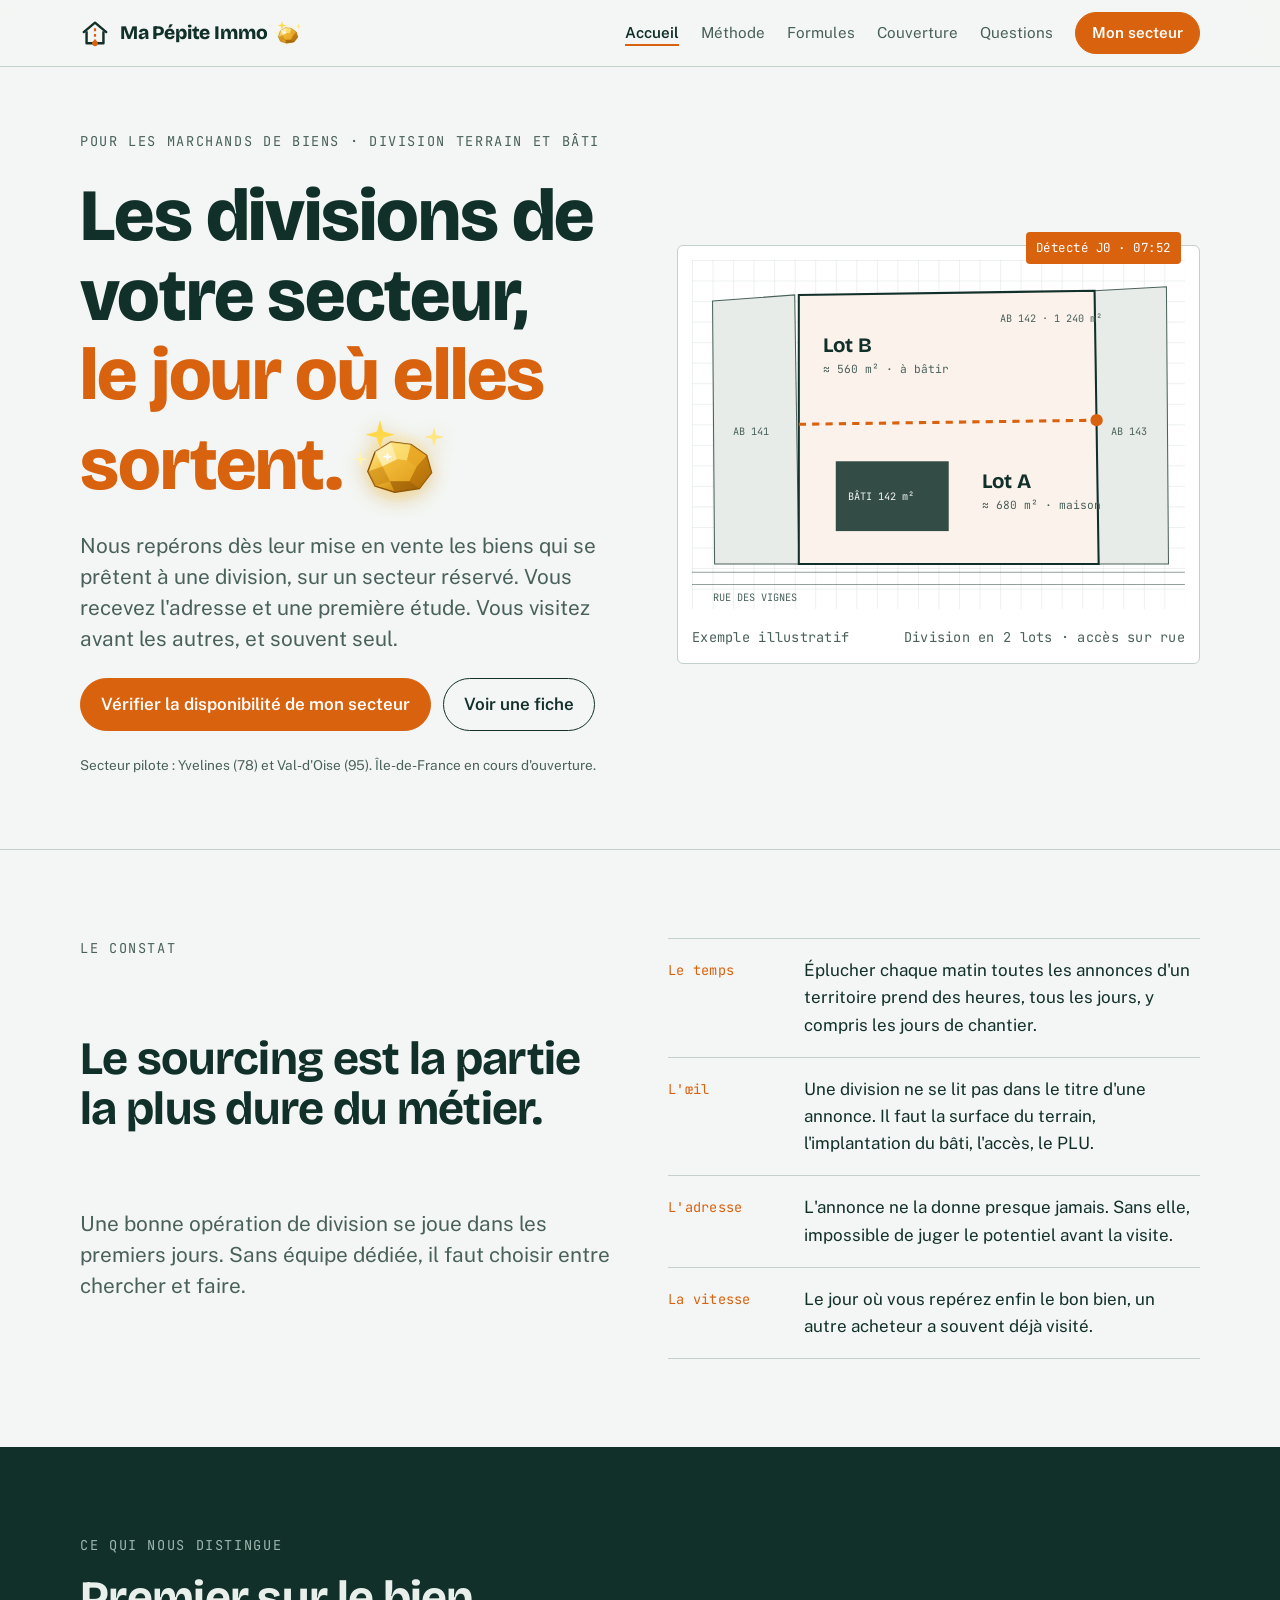
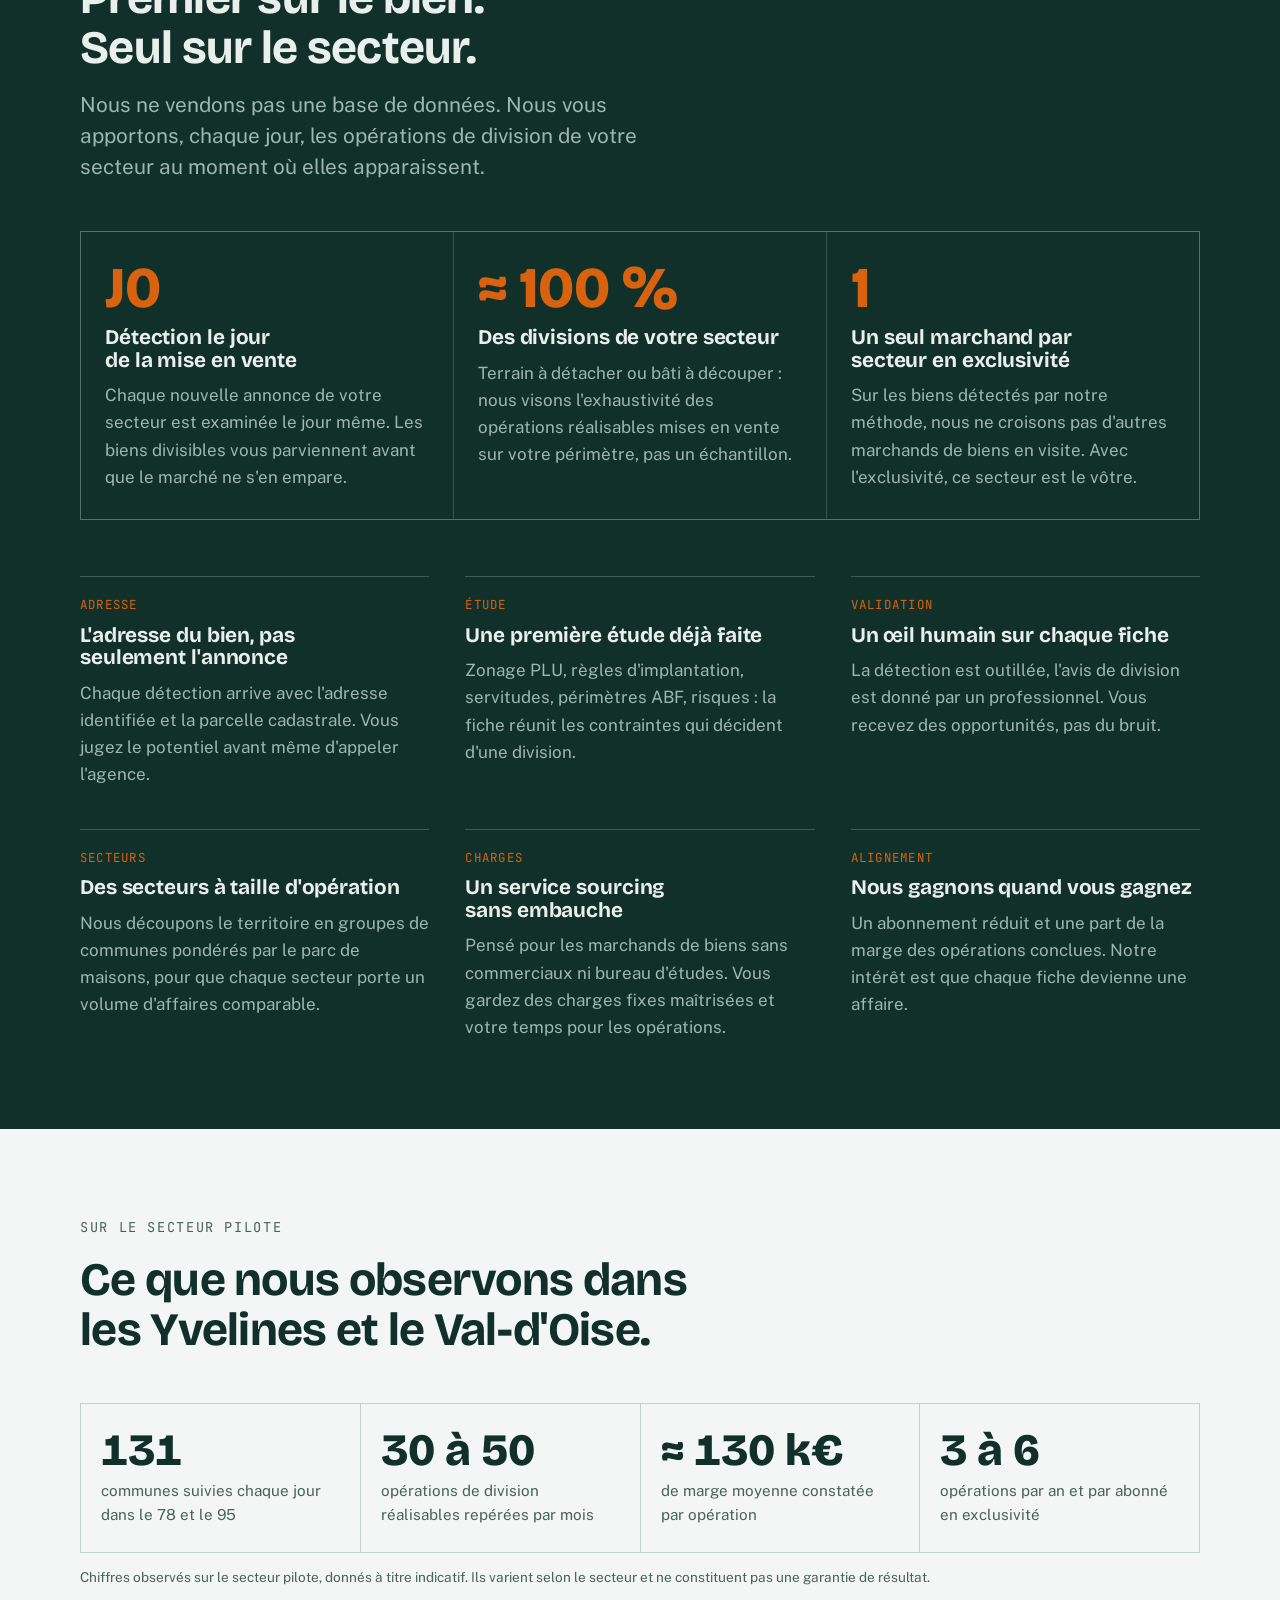
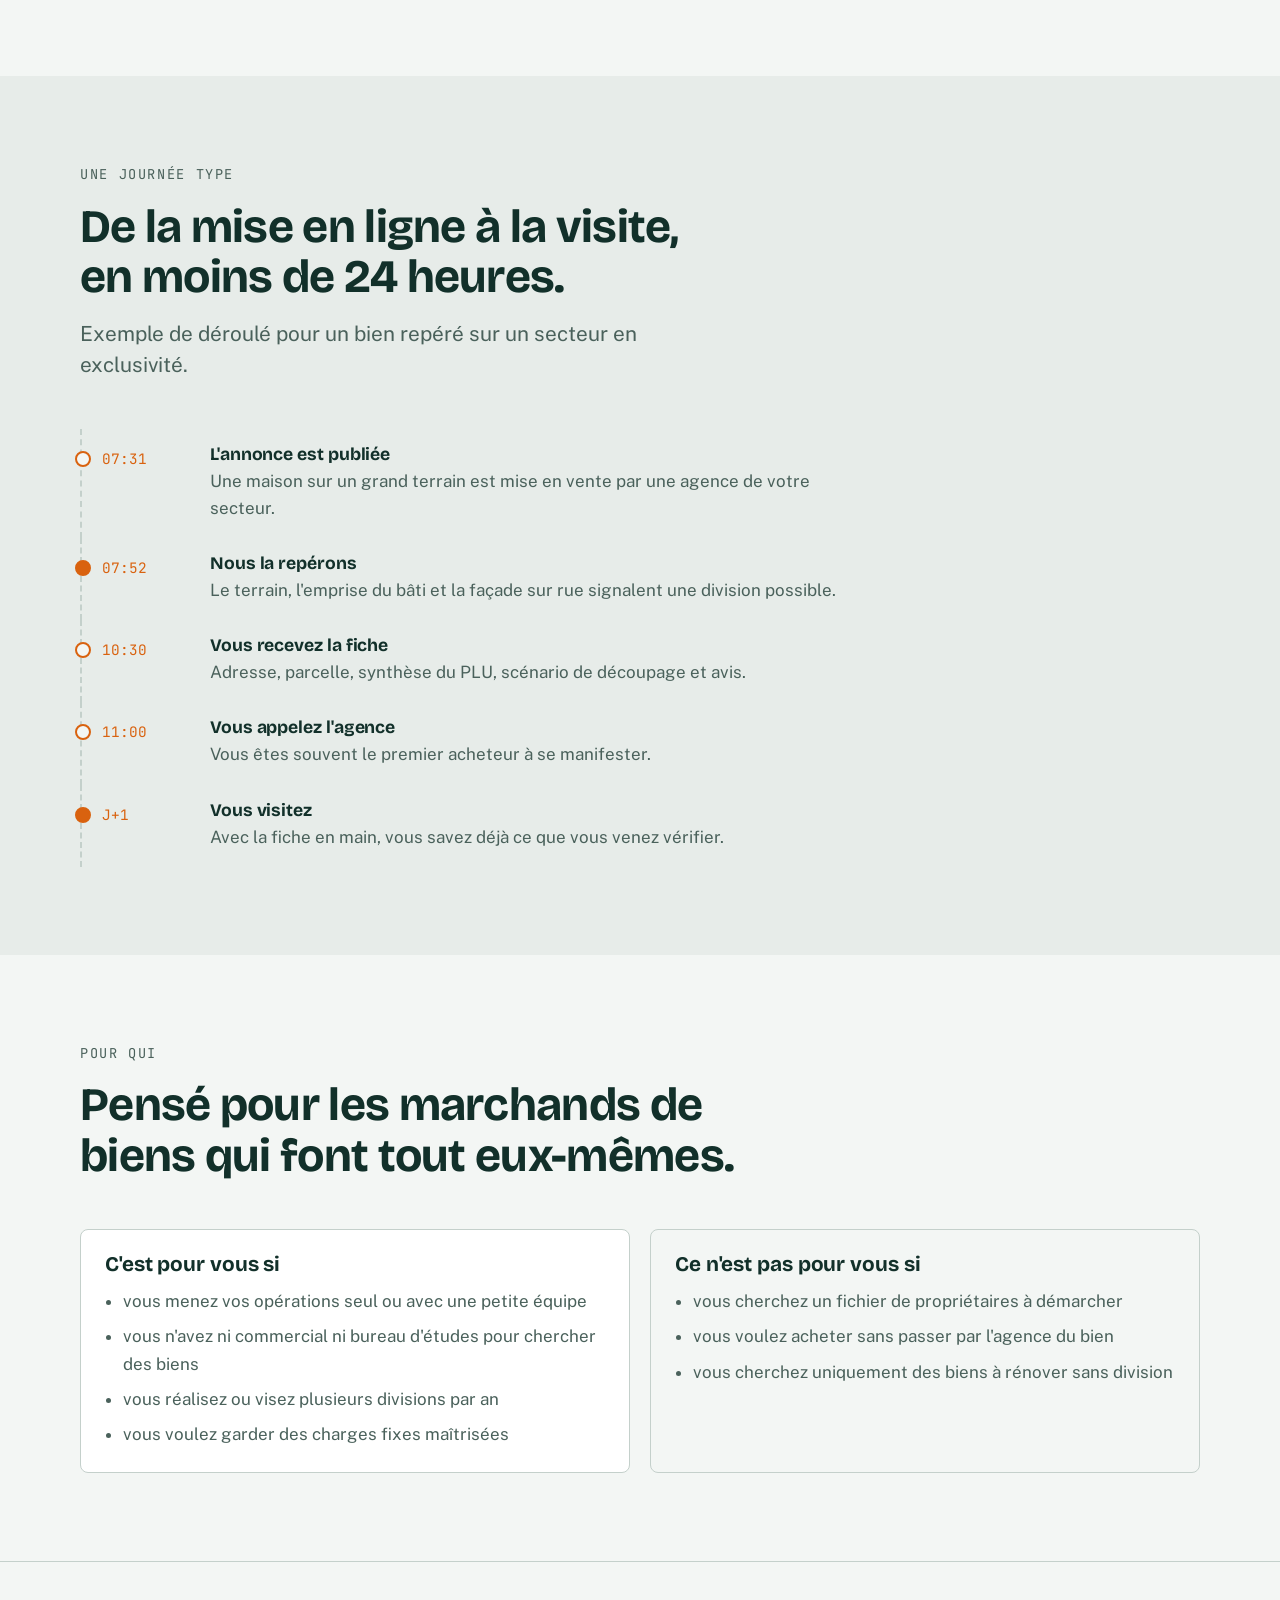
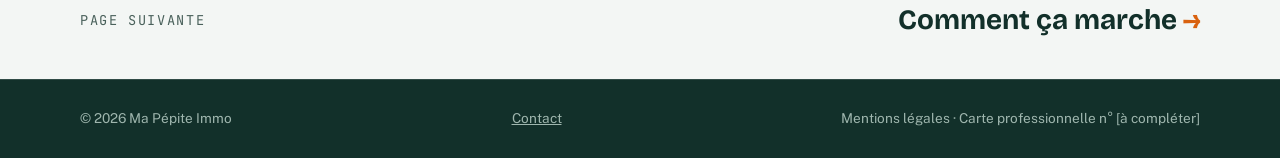
==== commit 610ae5c2: "Ajoute la pépite étincelante et de nouveaux contenus Co-Authored-By: Claude Opus 5.5 <noreply@anthro" ====
--- a/index.html
+++ b/index.html
@@ -22,6 +22,27 @@
         <circle style="fill:var(--survey)" cx="16" cy="27" r="3"/>
       </svg>
       <span data-brand>Ma Pépite Immo</span>
+      <svg class="nugget nugget-logo" viewBox="0 0 80 72" aria-hidden="true">
+  <defs>
+    <linearGradient id="ngL" x1="0" y1="0" x2="1" y2="1">
+      <stop offset="0" stop-color="#fff3b0"/><stop offset="0.35" stop-color="#f5c542"/><stop offset="0.7" stop-color="#d48d12"/><stop offset="1" stop-color="#8f5507"/>
+    </linearGradient>
+    <radialGradient id="nsL" cx="0.5" cy="0.5" r="0.5"><stop offset="0" stop-color="#fffbe6"/><stop offset="1" stop-color="#ffe27a" stop-opacity="0"/></radialGradient>
+  </defs>
+  <circle class="glow" cx="38" cy="42" r="30" fill="url(#nsL)"/>
+  <path d="M14 46 L20 30 L33 22 L49 24 L62 33 L66 47 L56 60 L36 63 L20 58 Z" fill="url(#ngL)" stroke="#8f5507" stroke-width="1.2" stroke-linejoin="round"/>
+  <path d="M20 30 L33 22 L38 36 L26 42 Z" fill="#fff6c8" opacity="0.75"/>
+  <path d="M33 22 L49 24 L46 37 L38 36 Z" fill="#ffe680" opacity="0.7"/>
+  <path d="M49 24 L62 33 L54 42 L46 37 Z" fill="#e8a826" opacity="0.8"/>
+  <path d="M26 42 L38 36 L46 37 L54 42 L48 54 L32 54 Z" fill="#f2b632" opacity="0.6"/>
+  <path d="M54 42 L62 33 L66 47 L56 60 L48 54 Z" fill="#b8730c" opacity="0.7"/>
+  <path d="M14 46 L26 42 L32 54 L20 58 Z" fill="#c98512" opacity="0.6"/>
+  <path d="M32 54 L48 54 L56 60 L36 63 Z" fill="#9c5f08" opacity="0.7"/>
+  <path class="spark s1" d="M24 4 L26.5 13.5 L36 16 L26.5 18.5 L24 28 L21.5 18.5 L12 16 L21.5 13.5 Z" fill="#ffd84a"/>
+  <path class="spark s2" d="M68 10 L69.6 16.4 L76 18 L69.6 19.6 L68 26 L66.4 19.6 L60 18 L66.4 16.4 Z" fill="#ffe680"/>
+  <path class="spark s3" d="M8 30 L9.2 34.8 L14 36 L9.2 37.2 L8 42 L6.8 37.2 L2 36 L6.8 34.8 Z" fill="#fff3b0"/>
+  <path class="spark s4" d="M30 30 L31 33 L34 34 L31 35 L30 38 L29 35 L26 34 L29 33 Z" fill="#ffffff"/>
+</svg>
     </a>
     <nav class="nav" aria-label="Menu">
       <a href="index.html" aria-current="page">Accueil</a>
@@ -39,7 +60,27 @@
     <div class="wrap">
       <div class="hero-copy">
         <span class="eyebrow">Pour les marchands de biens · Division terrain et bâti</span>
-        <h1>Les divisions de votre secteur, <em>le jour où elles sortent.</em></h1>
+        <h1>Les divisions de votre secteur, <em>le jour où elles sortent.</em><svg class="nugget nugget-hero" viewBox="0 0 80 72" aria-hidden="true">
+  <defs>
+    <linearGradient id="ngH" x1="0" y1="0" x2="1" y2="1">
+      <stop offset="0" stop-color="#fff3b0"/><stop offset="0.35" stop-color="#f5c542"/><stop offset="0.7" stop-color="#d48d12"/><stop offset="1" stop-color="#8f5507"/>
+    </linearGradient>
+    <radialGradient id="nsH" cx="0.5" cy="0.5" r="0.5"><stop offset="0" stop-color="#fffbe6"/><stop offset="1" stop-color="#ffe27a" stop-opacity="0"/></radialGradient>
+  </defs>
+  <circle class="glow" cx="38" cy="42" r="30" fill="url(#nsH)"/>
+  <path d="M14 46 L20 30 L33 22 L49 24 L62 33 L66 47 L56 60 L36 63 L20 58 Z" fill="url(#ngH)" stroke="#8f5507" stroke-width="1.2" stroke-linejoin="round"/>
+  <path d="M20 30 L33 22 L38 36 L26 42 Z" fill="#fff6c8" opacity="0.75"/>
+  <path d="M33 22 L49 24 L46 37 L38 36 Z" fill="#ffe680" opacity="0.7"/>
+  <path d="M49 24 L62 33 L54 42 L46 37 Z" fill="#e8a826" opacity="0.8"/>
+  <path d="M26 42 L38 36 L46 37 L54 42 L48 54 L32 54 Z" fill="#f2b632" opacity="0.6"/>
+  <path d="M54 42 L62 33 L66 47 L56 60 L48 54 Z" fill="#b8730c" opacity="0.7"/>
+  <path d="M14 46 L26 42 L32 54 L20 58 Z" fill="#c98512" opacity="0.6"/>
+  <path d="M32 54 L48 54 L56 60 L36 63 Z" fill="#9c5f08" opacity="0.7"/>
+  <path class="spark s1" d="M24 4 L26.5 13.5 L36 16 L26.5 18.5 L24 28 L21.5 18.5 L12 16 L21.5 13.5 Z" fill="#ffd84a"/>
+  <path class="spark s2" d="M68 10 L69.6 16.4 L76 18 L69.6 19.6 L68 26 L66.4 19.6 L60 18 L66.4 16.4 Z" fill="#ffe680"/>
+  <path class="spark s3" d="M8 30 L9.2 34.8 L14 36 L9.2 37.2 L8 42 L6.8 37.2 L2 36 L6.8 34.8 Z" fill="#fff3b0"/>
+  <path class="spark s4" d="M30 30 L31 33 L34 34 L31 35 L30 38 L29 35 L26 34 L29 33 Z" fill="#ffffff"/>
+</svg></h1>
         <p class="lede">Nous repérons dès leur mise en vente les biens qui se prêtent à une division, sur un secteur réservé. Vous recevez l'adresse et une première étude. Vous visitez avant les autres, et souvent seul.</p>
         <div class="hero-actions">
           <a class="btn btn-primary" href="contact.html">Vérifier la disponibilité de mon secteur</a>
@@ -161,6 +202,68 @@
       </div>
     </div>
   </section>
+
+  <section class="chiffres">
+    <div class="wrap">
+      <div class="section-head">
+        <span class="eyebrow">Sur le secteur pilote</span>
+        <h2>Ce que nous observons dans les Yvelines et le Val-d'Oise.</h2>
+      </div>
+      <div class="figures">
+        <div><span class="big">131</span><p>communes suivies chaque jour dans le 78 et le 95</p></div>
+        <div><span class="big">30 à 50</span><p>opérations de division réalisables repérées par mois</p></div>
+        <div><span class="big">≈ 130 k€</span><p>de marge moyenne constatée par opération</p></div>
+        <div><span class="big">3 à 6</span><p>opérations par an et par abonné en exclusivité</p></div>
+      </div>
+      <p class="fine">Chiffres observés sur le secteur pilote, donnés à titre indicatif. Ils varient selon le secteur et ne constituent pas une garantie de résultat.</p>
+    </div>
+  </section>
+
+  <section class="journee" style="background:var(--paper-2)">
+    <div class="wrap">
+      <div class="section-head">
+        <span class="eyebrow">Une journée type</span>
+        <h2>De la mise en ligne à la visite, en moins de 24 heures.</h2>
+        <p class="lede">Exemple de déroulé pour un bien repéré sur un secteur en exclusivité.</p>
+      </div>
+      <ol class="day">
+        <li><time>07:31</time><div><h3>L'annonce est publiée</h3><p>Une maison sur un grand terrain est mise en vente par une agence de votre secteur.</p></div></li>
+        <li class="gold"><time>07:52</time><div><h3>Nous la repérons</h3><p>Le terrain, l'emprise du bâti et la façade sur rue signalent une division possible.</p></div></li>
+        <li><time>10:30</time><div><h3>Vous recevez la fiche</h3><p>Adresse, parcelle, synthèse du PLU, scénario de découpage et avis.</p></div></li>
+        <li><time>11:00</time><div><h3>Vous appelez l'agence</h3><p>Vous êtes souvent le premier acheteur à se manifester.</p></div></li>
+        <li class="gold"><time>J+1</time><div><h3>Vous visitez</h3><p>Avec la fiche en main, vous savez déjà ce que vous venez vérifier.</p></div></li>
+      </ol>
+    </div>
+  </section>
+
+  <section class="pourqui">
+    <div class="wrap">
+      <div class="section-head">
+        <span class="eyebrow">Pour qui</span>
+        <h2>Pensé pour les marchands de biens qui font tout eux-mêmes.</h2>
+      </div>
+      <div class="who-grid">
+        <div class="who-card">
+          <h3>C'est pour vous si</h3>
+          <ul>
+            <li>vous menez vos opérations seul ou avec une petite équipe</li>
+            <li>vous n'avez ni commercial ni bureau d'études pour chercher des biens</li>
+            <li>vous réalisez ou visez plusieurs divisions par an</li>
+            <li>vous voulez garder des charges fixes maîtrisées</li>
+          </ul>
+        </div>
+        <div class="who-card no">
+          <h3>Ce n'est pas pour vous si</h3>
+          <ul>
+            <li>vous cherchez un fichier de propriétaires à démarcher</li>
+            <li>vous voulez acheter sans passer par l'agence du bien</li>
+            <li>vous cherchez uniquement des biens à rénover sans division</li>
+          </ul>
+        </div>
+      </div>
+    </div>
+  </section>
+
 </main>
 <aside class="next">
   <div class="wrap">
--- a/style.css
+++ b/style.css
@@ -220,3 +220,43 @@
 .next a.go span { color: var(--survey); }
 .next a.go:hover { text-decoration: underline; text-decoration-color: var(--survey); }
 
+
+/* Pépite */
+.nugget { display: inline-block; flex: none; overflow: visible; }
+.nugget-logo { width: 40px; height: 36px; margin-left: -4px; }
+.nugget-hero { width: 1.35em; height: 1.2em; vertical-align: -0.2em; margin-left: 0.1em; filter: drop-shadow(0 4px 10px rgba(212,141,18,0.45)); }
+.nugget .spark { transform-box: fill-box; transform-origin: center; }
+@media (prefers-reduced-motion: no-preference) {
+  .nugget .spark { animation: twinkle 2.4s ease-in-out infinite; }
+  .nugget .s2 { animation-delay: 0.6s; } .nugget .s3 { animation-delay: 1.2s; } .nugget .s4 { animation-delay: 1.8s; animation-duration: 1.6s; }
+  .nugget .glow { animation: glow 3s ease-in-out infinite; transform-box: fill-box; transform-origin: center; }
+  @keyframes twinkle { 0%,100% { transform: scale(0.25) rotate(0deg); opacity: 0.2; } 50% { transform: scale(1.1) rotate(45deg); opacity: 1; } }
+  @keyframes glow { 0%,100% { opacity: 0.35; transform: scale(0.9); } 50% { opacity: 0.9; transform: scale(1.08); } }
+}
+/* Contenus ajoutés */
+.figures { display: grid; grid-template-columns: repeat(4, minmax(0, 1fr)); gap: 1px; background: var(--line); border: 1px solid var(--line); }
+.figures > div { background: var(--paper); padding: 24px 20px; display: grid; gap: 6px; align-content: start; }
+.figures .big { font-family: var(--font-display); font-weight: 800; font-size: clamp(2rem, 4vw, 2.8rem); line-height: 1; font-variant-numeric: tabular-nums; }
+.figures p { color: var(--ink-soft); font-size: 0.95rem; }
+.fine { margin-top: 14px; font-size: var(--step--1); color: var(--ink-soft); }
+@media (max-width: 860px) { .figures { grid-template-columns: repeat(2, minmax(0, 1fr)); } }
+@media (max-width: 420px) { .figures { grid-template-columns: 1fr; } }
+.day { list-style: none; margin: 0; padding: 0; display: grid; gap: 0; max-width: 48rem; }
+.day li { display: grid; grid-template-columns: 5.5rem minmax(0, 1fr); gap: 20px; padding-block: 16px; border-left: 2px dashed var(--line); padding-left: 20px; position: relative; }
+.day li::before { content: ""; position: absolute; left: -7px; top: 22px; width: 12px; height: 12px; border-radius: 50%; background: var(--paper); border: 2px solid var(--survey); }
+.day li.gold::before { background: var(--survey); }
+.day time { font-family: var(--font-mono); font-size: 0.9rem; color: var(--survey); padding-top: 2px; }
+.day p { color: var(--ink-soft); }
+.day h3 { font-size: 1.1rem; margin-bottom: 4px; }
+@media (max-width: 520px) { .day li { grid-template-columns: 1fr; gap: 4px; } }
+.who-grid { display: grid; grid-template-columns: repeat(2, minmax(0, 1fr)); gap: 20px; }
+.who-card { border: 1px solid var(--line); border-radius: 8px; padding: 24px; display: grid; gap: 12px; align-content: start; background: var(--card); }
+.who-card ul { margin: 0; padding-left: 1.1rem; display: grid; gap: 8px; color: var(--ink-soft); }
+.who-card.no { background: transparent; }
+@media (max-width: 760px) { .who-grid { grid-template-columns: 1fr; } }
+.kinds { display: grid; grid-template-columns: repeat(4, minmax(0, 1fr)); gap: 24px; }
+.kind { display: grid; gap: 10px; align-content: start; }
+.kind svg { width: 100%; max-width: 220px; height: auto; border: 1px solid var(--line); border-radius: 6px; background: var(--card); }
+.kind p { color: var(--ink-soft); font-size: 0.95rem; }
+@media (max-width: 900px) { .kinds { grid-template-columns: repeat(2, minmax(0, 1fr)); } }
+@media (max-width: 420px) { .kinds { grid-template-columns: 1fr; } }
